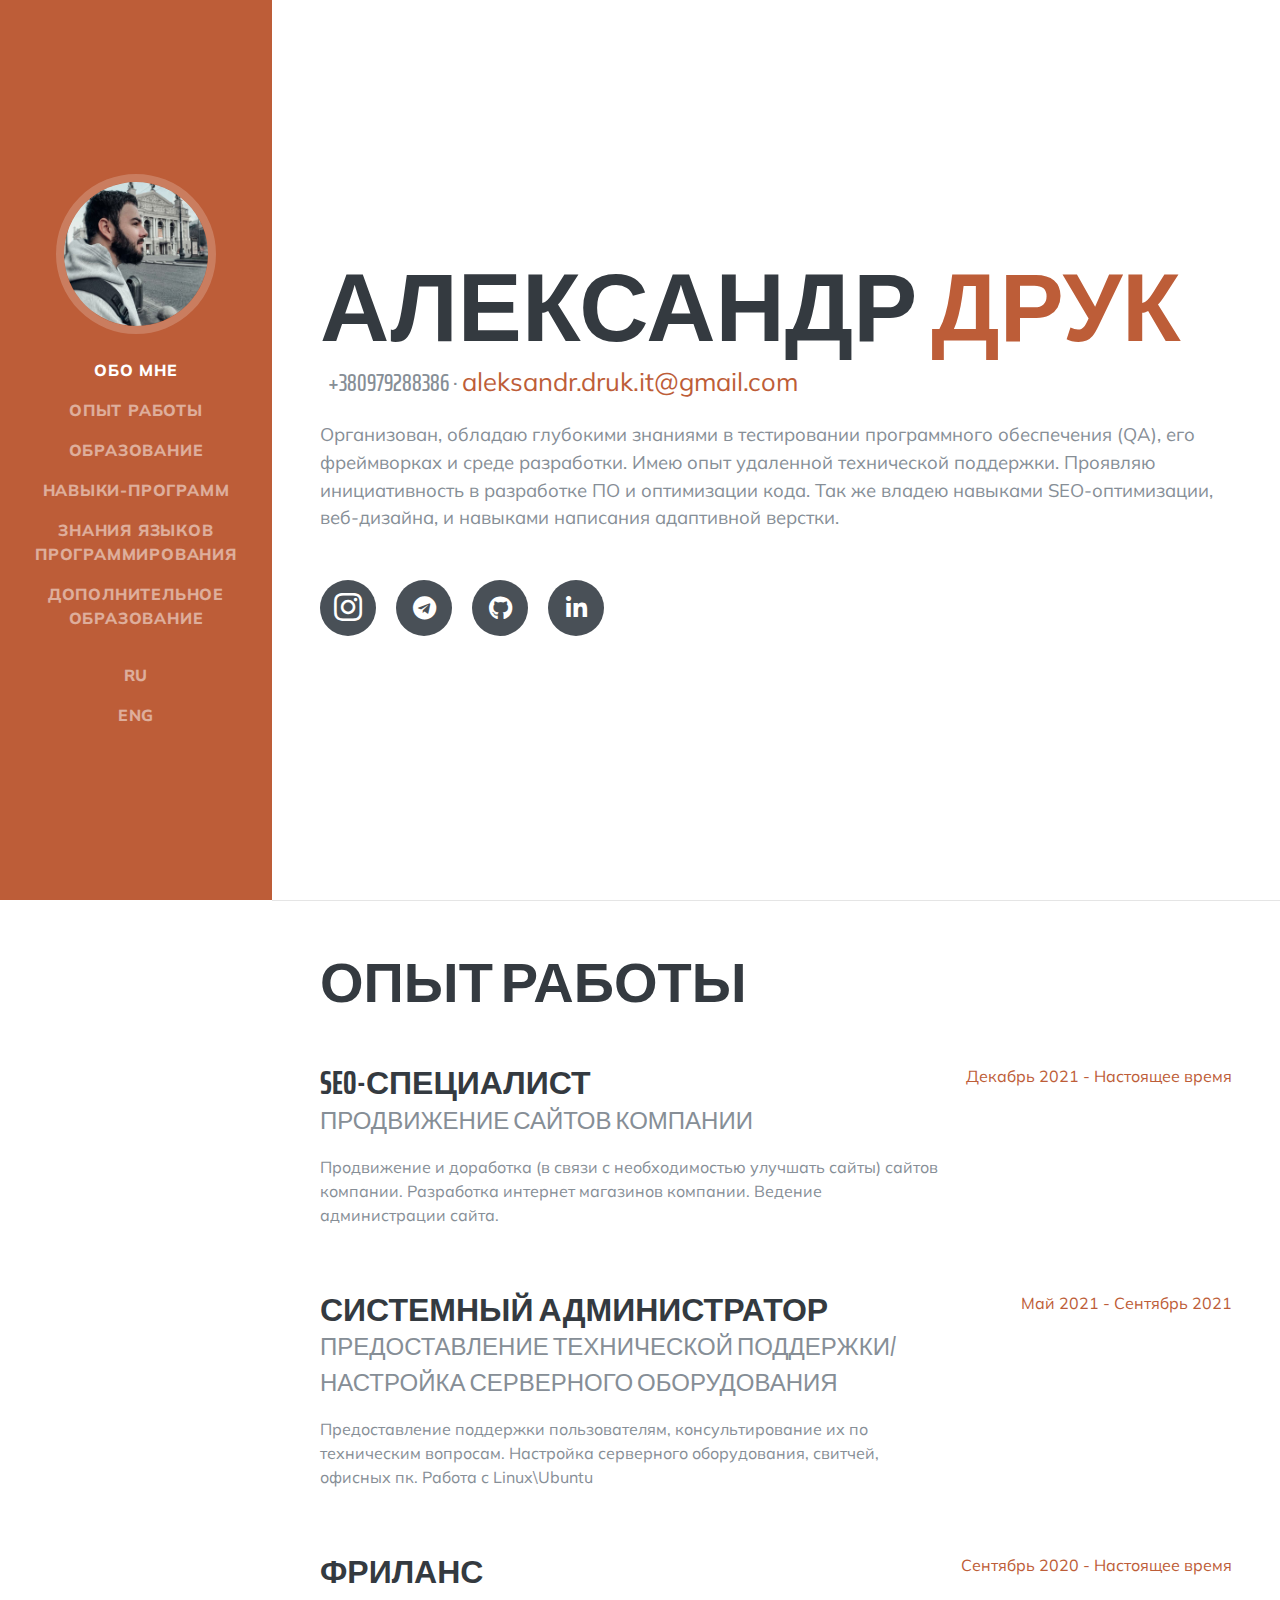
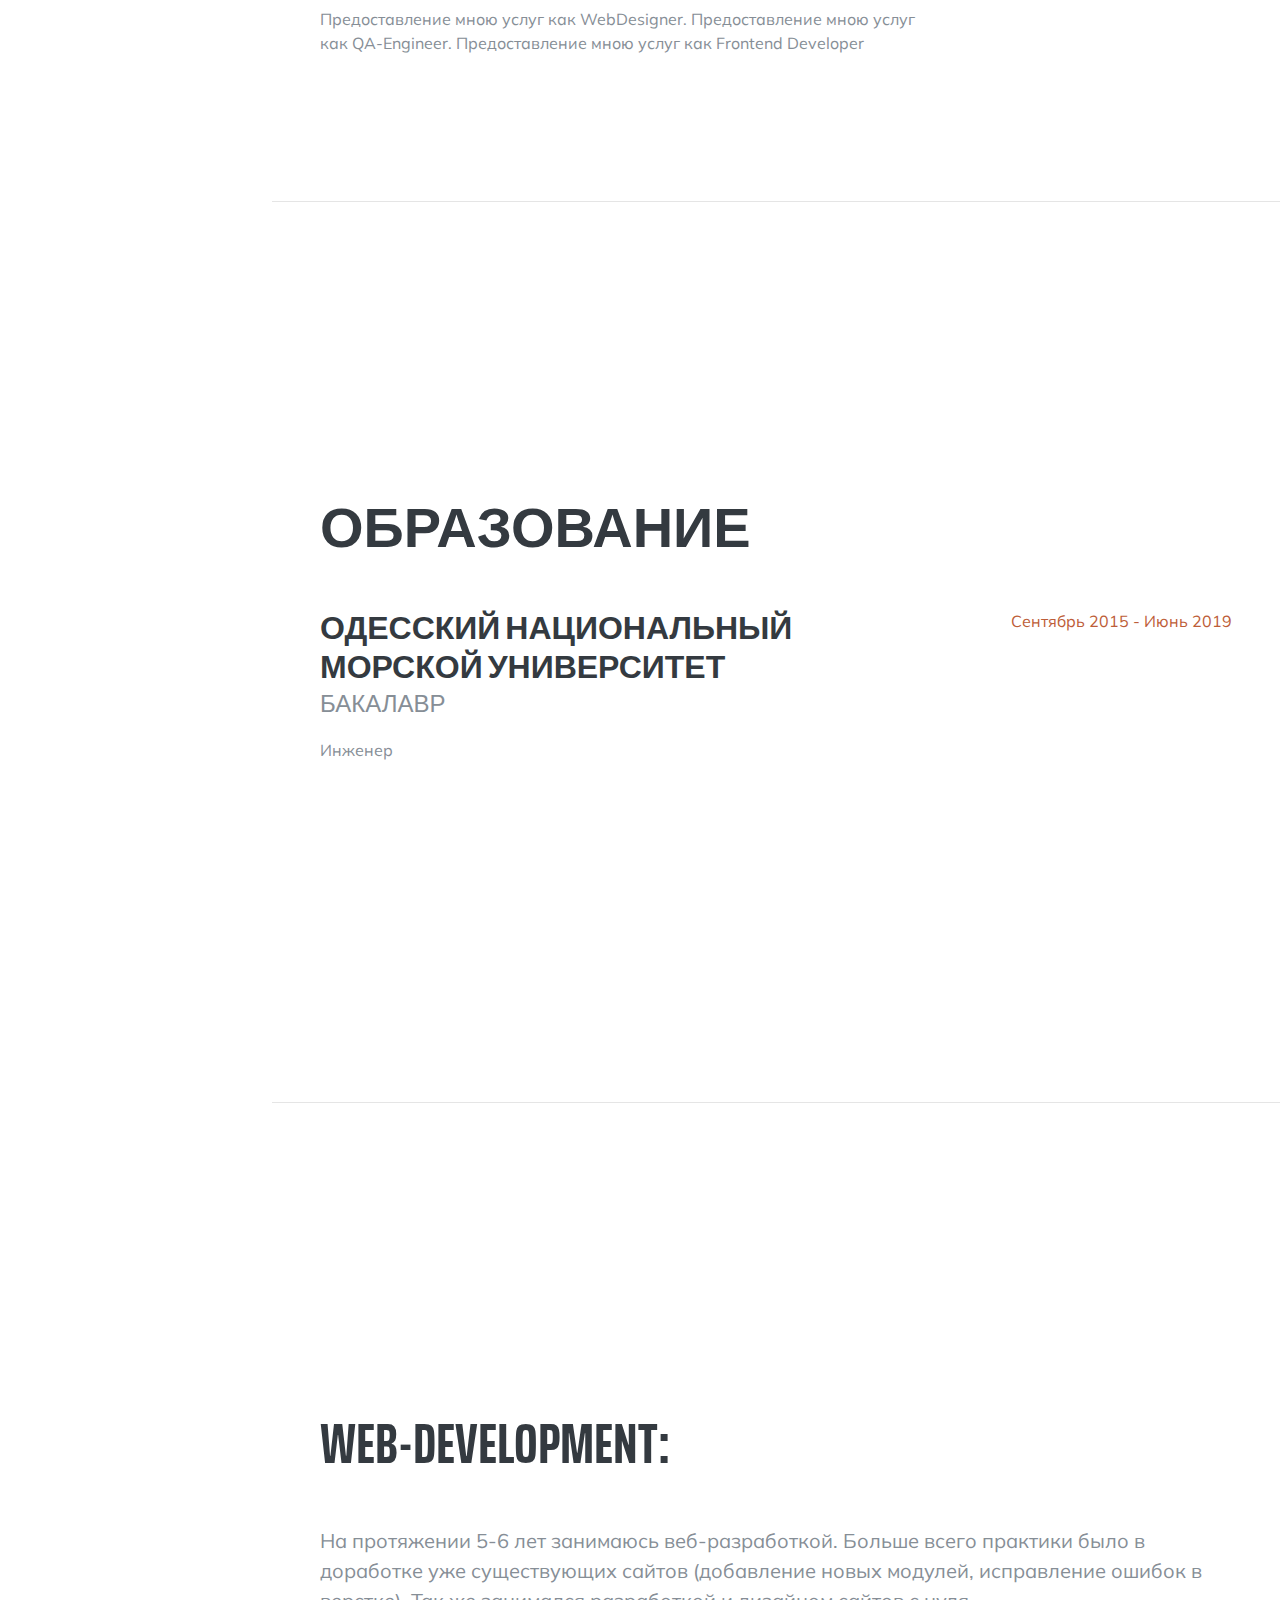
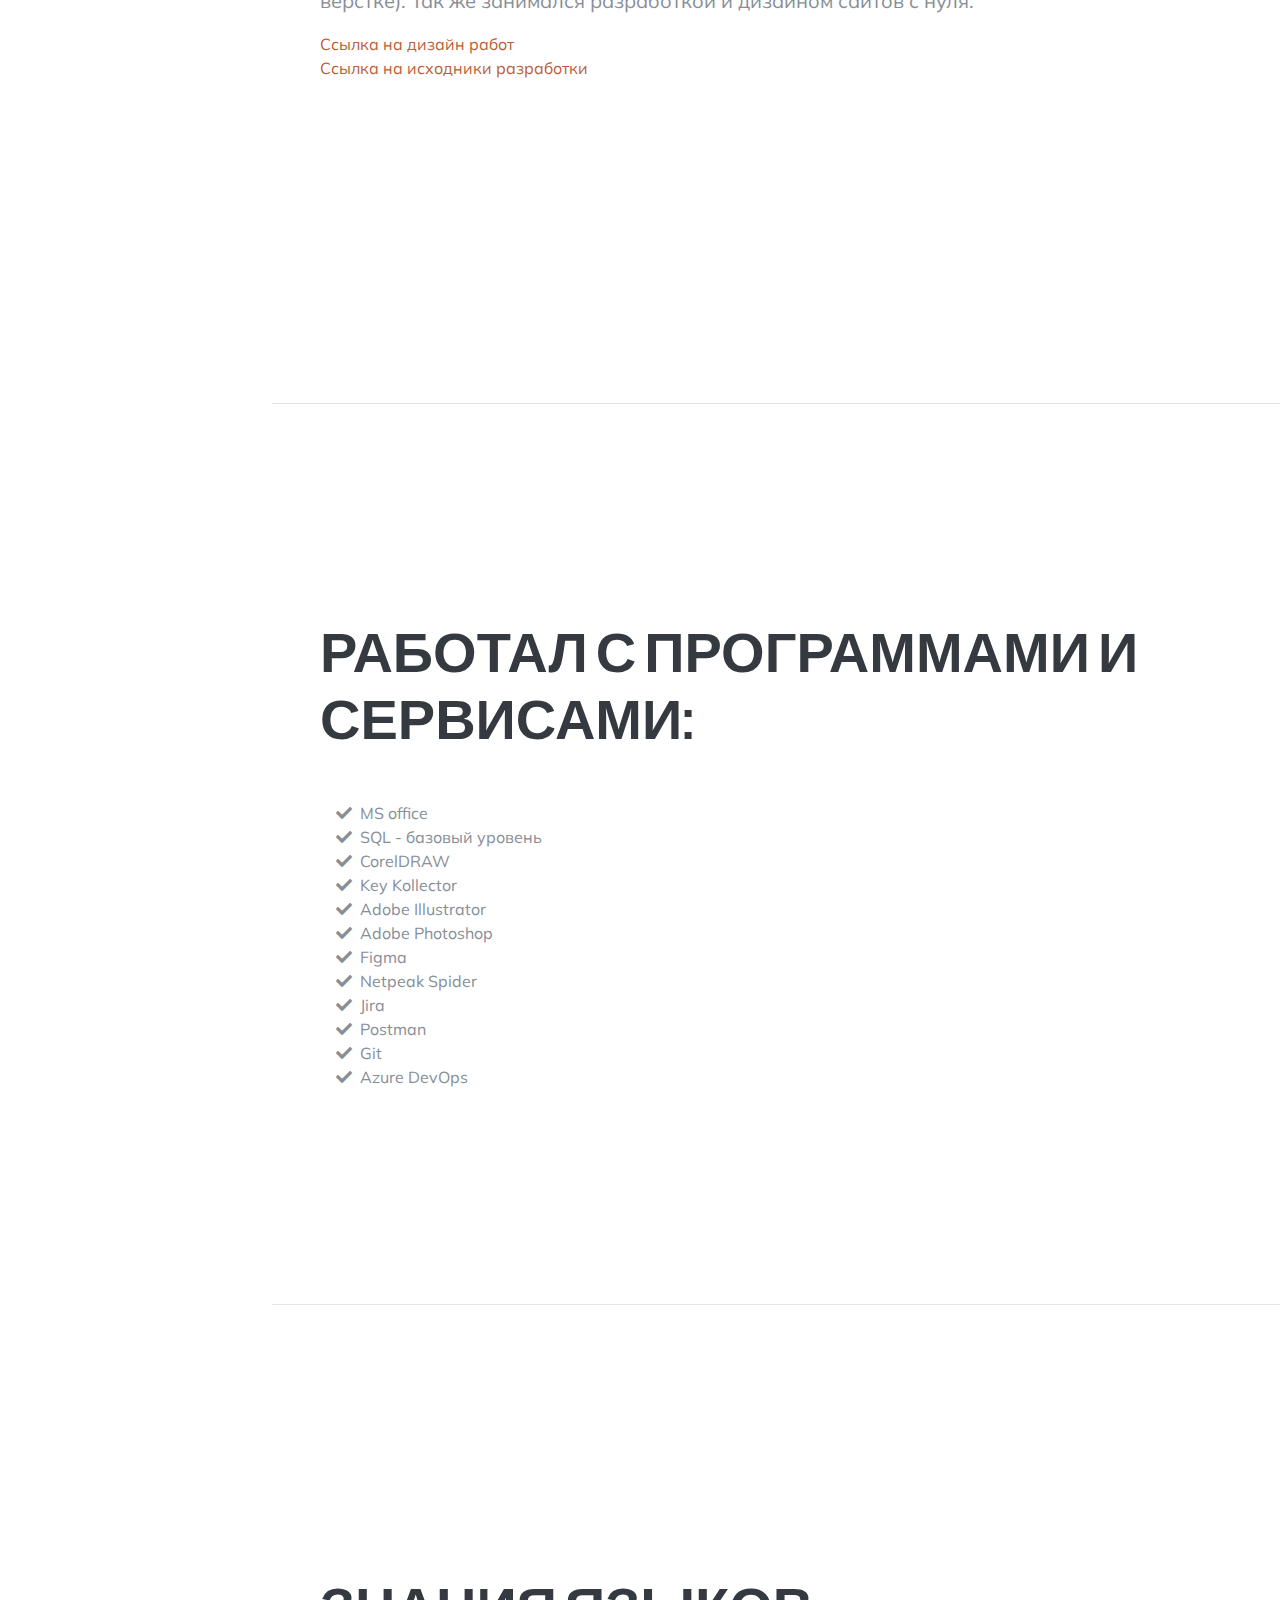
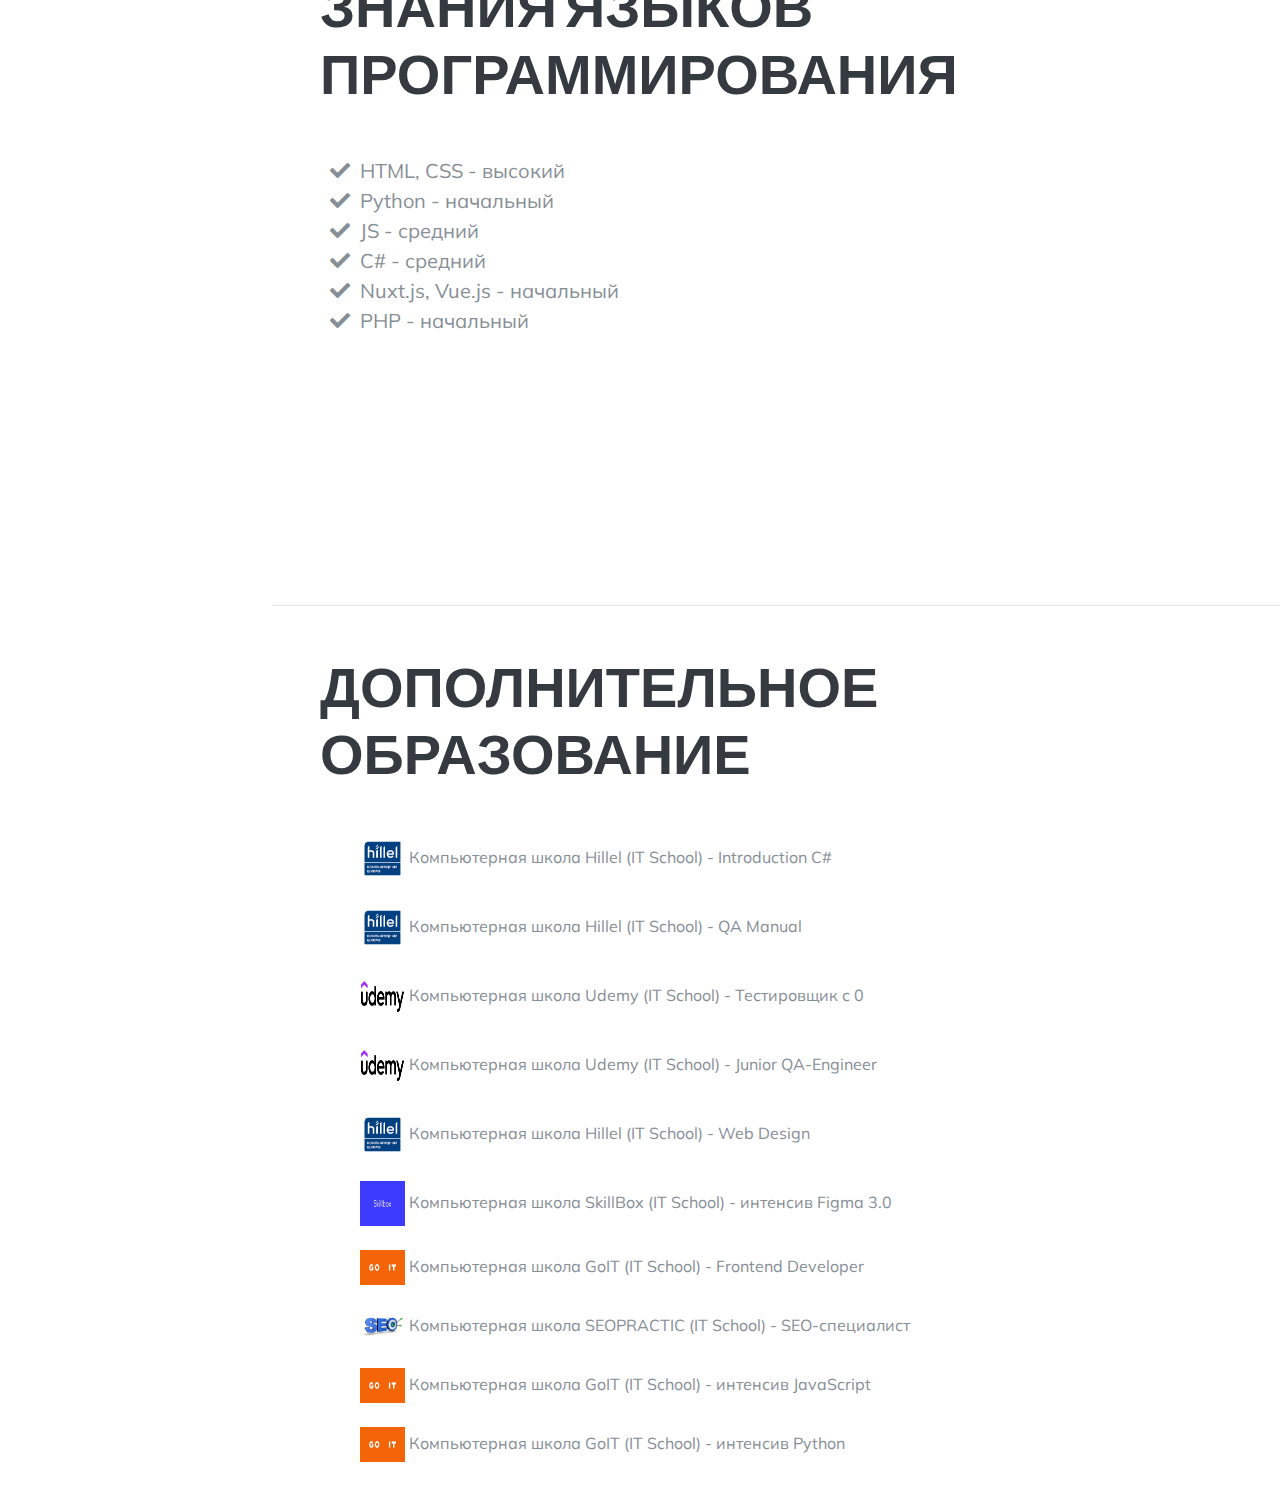
==== index.html @ 3aebe216 "1" ====
<!DOCTYPE html>
<html lang="ru">

<head>

  <meta charset="utf-8">
  <meta name="viewport" content="width=device-width, initial-scale=1, shrink-to-fit=no">
  <meta name="description" content="">
  <meta name="author" content="">

  <title>Resume</title>

  <!-- Bootstrap core CSS -->
  <link href="vendor/bootstrap/css/bootstrap.min.css" rel="stylesheet">

  <!-- Custom fonts for this template -->
  <link href="https://fonts.googleapis.com/css?family=Saira+Extra+Condensed:500,700" rel="stylesheet">
  <link href="https://fonts.googleapis.com/css?family=Muli:400,400i,800,800i" rel="stylesheet">
  <link href="vendor/fontawesome-free/css/all.min.css" rel="stylesheet">

  <!-- Custom styles for this template -->
  <link href="css/resume.min.css" rel="stylesheet">

</head>

<body id="page-top">
  <!-- <div class="language" style="display: flex; align-items: center; text-align: center;">
    <a class="ru" href="./index.html" style="padding-left: 48px;">
      RU 
    </a>
    <a class="eng" href="./public.html" style="margin-left: 5px;">
       ENG
    </a>
  </div> -->

  <nav class="navbar navbar-expand-lg navbar-dark bg-primary fixed-top" id="sideNav">
    <a class="navbar-brand js-scroll-trigger" href="#page-top">
      <span class="d-block d-lg-none">Александр Друк</span>
      <span class="d-none d-lg-block">
        <img class="img-fluid img-profile rounded-circle mx-auto mb-2" src="img/logo.jpg" alt="logo">
      </span>
    </a>
    <button class="navbar-toggler" type="button" data-toggle="collapse" data-target="#navbarSupportedContent" aria-controls="navbarSupportedContent" aria-expanded="false" aria-label="Toggle navigation">
      <span class="navbar-toggler-icon"></span>
    </button>
    <div class="collapse navbar-collapse" id="navbarSupportedContent">
      <ul class="navbar-nav">
        <li class="nav-item">
          <a class="nav-link js-scroll-trigger" href="#about">Обо мне</a>
        </li>
        <li class="nav-item">
          <a class="nav-link js-scroll-trigger" href="#experience">Опыт работы</a>
        </li>
        <li class="nav-item">
          <a class="nav-link js-scroll-trigger" href="#education">Образование</a>
        </li>
        <li class="nav-item">
          <a class="nav-link js-scroll-trigger" href="#skills">Навыки-программ</a>
        </li>
        <li class="nav-item">
          <a class="nav-link js-scroll-trigger" href="#interests">Знания языков программирования</a>
        </li>
        <li class="nav-item">
          <a class="nav-link js-scroll-trigger" href="#awards">Дополнительное образование</a>
        </li>
         <li class="nav-item nav-item-padding">
          <a class="nav-link js-scroll-trigger" href="./index.html" style="padding-top: 25px;">RU</a>
          <a class="nav-link js-scroll-trigger" href="./public.html" >ENG</a>
        </li>
        <!-- <li class="nav-item">
          <a class="nav-link js-scroll-trigger" href="">ENG</a>
        </li> -->
      </ul>
    </div>
  </nav>

  <div class="container-fluid p-0">

    <section class="resume-section p-3 p-lg-5 d-flex align-items-center" id="about">
      <div class="w-100">
        <h1 class="mb-0" style="padding-bottom: 10px;">Александр
          <span class="text-primary">Друк</span>
        </h1>
        <a class="subheading mb-5" href="tel:+380979288386" style="cursor:pointer; color: inherit; text-decoration: none; "> &nbsp; +380979288386 ·
          <a href="aleksandr.druk.it@gmail.com" style=" font-size: 1.6rem; ">aleksandr.druk.it@gmail.com</a>
        </a>
        <p class="lead mb-5" style="padding-top:20px;">Организован, обладаю глубокими знаниями в тестировании программного обеспечения (QA), его фреймворках и среде разработки. Имею опыт удаленной технической поддержки. Проявляю инициативность в разработке ПО и оптимизации кода. Так же владею навыками SEO-оптимизации, веб-дизайна, и навыками написания адаптивной верстки.  </p>
        
        
        <div class="social-icons">
          <a href="https://www.instagram.com/aleksandr.mironovv/" target="_blank">
           <i class="fab fa-instagram fa-lg"></i>
          </a>
          <a href="https://t.me/ADwebdesign" target="_blank">
            <i class="fab fa-telegram"></i>
          </a>
          <a href="https://github.com/Alexhillel1" target="_blank">
            <i class="fab fa-github"></i>
          </a>
          <a href="https://www.linkedin.com/in/%D0%B0%D0%BB%D0%B5%D0%BA%D1%81%D0%B0%D0%BD%D0%B4%D1%80-%D0%B4%D1%80%D1%83%D0%BA-399b49176/" target="_blank">
            <i class="fab fa-linkedin-in"></i>
          </a>
        </div>
      </div>
    </section>

    <hr class="m-0">

    <section class="resume-section p-3 p-lg-5 d-flex justify-content-center" id="experience">
      <div class="w-100">
        <h2 class="mb-5">Опыт работы</h2>

        <div class="resume-item d-flex flex-column flex-md-row justify-content-between mb-5">
          <div class="resume-content">
            <h3 class="mb-0">SEO-специалист</h3>
            <div class="subheading mb-3">Продвижение сайтов компании</div>
            <p>Продвижение и доработка  (в связи с необходимостью улучшать сайты) сайтов компании. Разработка интернет магазинов компании. Ведение администрации сайта.</p>
          </div>
          <div class="resume-date text-md-right">
            <span class="text-primary">Декабрь 2021 - Настоящее время</span>
          </div>
        </div>

        <div class="resume-item d-flex flex-column flex-md-row justify-content-between mb-5">
          <div class="resume-content">
            <h3 class="mb-0">Системный администратор</h3>
            <div class="subheading mb-3">Предоставление технической поддержки/настройка серверного оборудования</div>
            <p> Предоставление поддержки пользователям, консультирование их по техническим вопросам. Настройка серверного оборудования, свитчей, офисных пк. Работа с Linux\Ubuntu 
              
            </p>
          </div>
          <div class="resume-date text-md-right">
            <span class="text-primary">Май 2021 - Сентябрь 2021</span>
          </div>
        </div>

        <div class="resume-item d-flex flex-column flex-md-row justify-content-between mb-5">
          <div class="resume-content">
            <h3 class="mb-0">Фриланс</h3>
            <div class="subheading mb-3"></div>
            <p>Предоставление мною услуг как WebDesigner. Предоставление мною услуг как QA-Engineer. Предоставление мною услуг как Frontend Developer</p>
          </div>
          <div class="resume-date text-md-right">
            <span class="text-primary">Сентябрь 2020 - Настоящее время</span>
          </div>
        </div>

        <!-- <div class="resume-item d-flex flex-column flex-md-row justify-content-between">
          <div class="resume-content">
            <h3 class="mb-0">Стажер бизнес-аналитик</h3>
            <div class="subheading mb-3">EPAM Systems Inc</div>
            <p> Переговоры с заказчиками касательно требований к ПО, анализ требований и прототипирование интерфейса с последующим согласованием, написание ТЗ для команды.</p>
          </div>
          <div class="resume-date text-md-right">
            <span class="text-primary">Июнь 2015 - Июль 2015</span>
          </div>
        </div> -->

      </div>

    </section>

    <hr class="m-0">

    <section class="resume-section p-3 p-lg-5 d-flex align-items-center" id="education">
      <div class="w-100">
        <h2 class="mb-5">Образование</h2>

        <div class="resume-item d-flex flex-column flex-md-row justify-content-between mb-5">
          <div class="resume-content">
            <h3 class="mb-0">Одесский национальный морской университет</h3>
            <div class="subheading mb-3">Бакалавр</div>
            <div>Инженер</div>
          </div>
          <div class="resume-date text-md-right">
            <span class="text-primary">Сентябрь 2015 - Июнь 2019</span>
          </div>
        </div>

        <!-- <div class="resume-item d-flex flex-column flex-md-row justify-content-between">
          <div class="resume-content">
            <h3 class="mb-0">ПИУ имени П.А.Столыпина - филиал РАНХиГС</h3>
            <div class="subheading mb-3">Магистр</div>
            <div>Экономико-психологическое конструирование бизнес-процессов и организаций</div>
            <p>Средний балл: 5,0</p>
          </div>
          <div class="resume-date text-md-right">
            <span class="text-primary">Сентябрь 2017 - Июнь 2019</span>
          </div>
        </div> -->

      </div>
    </section>

    <hr class="m-0">

    <section class="resume-section p-3 p-lg-5 d-flex align-items-center" id="skills">
      <div class="w-100">
        <h2 class="mb-5">Web-development:</h2>
<p style="font-size: 20px;">На протяжении 5-6 лет занимаюсь веб-разработкой. Больше всего практики было в доработке уже существующих сайтов (добавление новых модулей, исправление ошибок в верстке). Так же занимался разработкой и дизайном сайтов с нуля.</p>
<a href="https://www.behance.net/sashamiron1eb9" target="_blank">Ссылка на дизайн работ</a> <br>
<a href="https://github.com/Alexhillel1" target="_blank">Ссылка на исходники разработки</a>
        <div class="subheading mb-3"></div>
      </div>
    </section>

       <hr class="m-0">

    <section class="resume-section p-3 p-lg-5 d-flex align-items-center" id="skills">
      <div class="w-100">
        <h2 class="mb-5">Работал с программами и сервисами:</h2>


        <div class="subheading mb-3"></div>
        <ul class="fa-ul mb-0">
          <li>
            <i class="fa-li fa fa-check"></i>
            MS office
          </li>
          <li>
            <i class="fa-li fa fa-check"></i>
            SQL - базовый уровень
          </li>
        <li>
            <i class="fa-li fa fa-check"></i> CorelDRAW </li>
            <li>
            <i class="fa-li fa fa-check"></i> Key Kollector</li></li>
        <li>
            <i class="fa-li fa fa-check"></i> Adobe Illustrator
</li></li>
<li>
            <i class="fa-li fa fa-check"></i>
Adobe Photoshop</li></li>
<li>
            <i class="fa-li fa fa-check"></i> Figma
</li></li>
<li>
            <i class="fa-li fa fa-check"></i> Netpeak Spider
</li></li>
        <li>
            <i class="fa-li fa fa-check"></i> Jira </li>
                    <li>
            <i class="fa-li fa fa-check"></i> Postman </li>
                    <li>
            <i class="fa-li fa fa-check"></i> Git </li>
                    <li>
            <i class="fa-li fa fa-check"></i> Azure DevOps </li>
        </ul>
      </div>
    </section>

    <hr class="m-0">

    <section class="resume-section p-3 p-lg-5 d-flex align-items-center" id="interests">
      <div class="w-100">
        <h2 class="mb-5">Знания языков программирования</h2>
       
 <ul class="fa-ul mb-0" style="font-size: 16px;">
          <li style="font-size: 20px;">
            <i class="fa-li fa fa-check"></i>
            HTML, CSS - высокий
          </li>
                    <li style="font-size: 20px;">
            <i class="fa-li fa fa-check"></i>
            Python - начальный
          </li>
        <li style="font-size: 20px;">
            <i class="fa-li fa fa-check"></i> JS - средний </li>
                    <li style="font-size: 20px;">
            <i class="fa-li fa fa-check"></i> C# - средний
</li>
            <li style="font-size: 20px;">
            <i class="fa-li fa fa-check"></i> Nuxt.js, Vue.js - начальный</li></li>
        <li style="font-size: 20px;">
            <i class="fa-li fa fa-check"></i> PHP - начальный
</li></li>
        </ul>
        
      </div>
    </section>

    <hr class="m-0">

    <section class="resume-section p-3 p-lg-5 d-flex align-items-center" id="awards">
      <div class="w-100">
        <h2 class="mb-5">Дополнительное образование</h2>
        <ul class="fa-ul mb-0">
          <li>
            <!-- <i class="fa-li fa fa-trophy text-warning"></i> -->
            <img src="./img/logo-camp-Hillel.png" alt="Hillel" width="45px" height="45px">
            Компьютерная школа Hillel (IT School) - Introduction C#</li>
          <li>
            <br>
            <!-- <i class="fa-li fa fa-trophy text-warning"></i> -->
            <img src="./img/logo-camp-Hillel.png" alt="Hillel" width="45px" height="45px">
            Компьютерная школа Hillel (IT School) - QA Manual </li>
                      <li>
            <br>
            <!-- <i class="fa-li fa fa-trophy text-warning"></i> -->
            <img src="./img/UDEMY_3_crAWuxI.png" alt="Udemy" width="45px" height="45px">
            Компьютерная школа Udemy (IT School) - Тестировщик с 0 </li>
                                  <li>
            <br>
            <!-- <i class="fa-li fa fa-trophy text-warning"></i> -->
            <img src="./img/UDEMY_3_crAWuxI.png" alt="Udemy" width="45px" height="45px">
            Компьютерная школа Udemy (IT School) - Junior QA-Engineer </li>
          <li>
            <br>
            <!-- <i class="fa-li fa fa-trophy text-warning"></i> -->
            <img src="./img/logo-camp-Hillel.png" alt="Hillel" width="45px" height="45px">
            Компьютерная школа Hillel (IT School) - Web Design</li>
          <li>
                      <li>
            <br>
            <!-- <i class="fa-li fa fa-trophy text-warning"></i> -->
            <img src="./img/skillbox.jpg" alt="Hillel" width="45px" height="45px">
            Компьютерная школа SkillBox (IT School) - интенсив Figma 3.0</li>
          <li>
            <br>
            <!-- <i class="fa-li fa fa-trophy text-warning"></i> -->
            <img src="./img/images.png" alt="GoIT" width="45px" height="35 px">
            Компьютерная школа GoIT (IT School) - Frontend Developer</li>
          <li>
            <br>
            <!-- <i class="fa-li fa fa-trophy text-warning"></i> -->
            <img src="./img/shutterstock_102739382.jpg" alt="SEOPRACTIC" width="45px" height="35 px">
            Компьютерная школа SEOPRACTIC (IT School) - SEO-специалист </li>
          <li>
            <br>
            <!-- <i class="fa-li fa fa-trophy text-warning"></i> -->
            <img src="./img/images.png" alt="GoIT" width="45px" height="35 px">
          Компьютерная школа GoIT (IT School) - интенсив JavaScript
          </li>
                    <li>
            <br>
            <!-- <i class="fa-li fa fa-trophy text-warning"></i> -->
            <img src="./img/images.png" alt="GoIT" width="45px" height="35 px">
          Компьютерная школа GoIT (IT School) - интенсив Python
          </li>
          
        </ul>
      </div>
    </section>

  </div>

  <!-- Bootstrap core JavaScript -->
  <script src="vendor/jquery/jquery.min.js"></script>
  <script src="vendor/bootstrap/js/bootstrap.bundle.min.js"></script>

  <!-- Plugin JavaScript -->
  <script src="vendor/jquery-easing/jquery.easing.min.js"></script>

  <!-- Custom scripts for this template -->
  <script src="js/resume.min.js"></script>

</body>

</html>
---- css/resume.min.css ----
/*!
 * Start Bootstrap - Resume v5.0.8 (https://startbootstrap.com/template-overviews/resume)
 * Copyright 2013-2019 Start Bootstrap
 * Licensed under MIT (https://github.com/BlackrockDigital/startbootstrap-resume/blob/master/LICENSE)
 */body{font-family:Muli,-apple-system,BlinkMacSystemFont,'Segoe UI',Roboto,'Helvetica Neue',Arial,sans-serif,'Apple Color Emoji','Segoe UI Emoji','Segoe UI Symbol','Noto Color Emoji';padding-top:54px;color:#868e96}@media (min-width:992px){body{padding-top:0;padding-left:17rem}}h1,h2,h3,h4,h5,h6{font-family:'Saira Extra Condensed',-apple-system,BlinkMacSystemFont,'Segoe UI',Roboto,'Helvetica Neue',Arial,sans-serif,'Apple Color Emoji','Segoe UI Emoji','Segoe UI Symbol','Noto Color Emoji';font-weight:700;text-transform:uppercase;color:#343a40}h1{font-size:6rem;line-height:5.5rem}h2{font-size:3.5rem}h3{font-size:2rem}p.lead{font-size:1.15rem;font-weight:400}.subheading{text-transform:uppercase;font-weight:500;font-family:'Saira Extra Condensed',-apple-system,BlinkMacSystemFont,'Segoe UI',Roboto,'Helvetica Neue',Arial,sans-serif,'Apple Color Emoji','Segoe UI Emoji','Segoe UI Symbol','Noto Color Emoji';font-size:1.5rem}.social-icons a{display:inline-block;height:3.5rem;width:3.5rem;background-color:#495057;color:#fff!important;border-radius:100%;text-align:center;font-size:1.5rem;line-height:3.5rem;margin-right:1rem}.social-icons a:last-child{margin-right:0}.social-icons a:hover{background-color:#bd5d38}.dev-icons{font-size:3rem}.dev-icons .list-inline-item i:hover{color:#bd5d38}#sideNav .navbar-nav .nav-item .nav-link{font-weight:800;letter-spacing:.05rem;text-transform:uppercase}#sideNav .navbar-toggler:focus{outline-color:#d48a6e}@media (min-width:992px){#sideNav{text-align:center;position:fixed;top:0;left:0;display:flex;flex-direction:column;width:17rem;height:100vh}#sideNav .navbar-brand{display:flex;margin:auto auto 0;padding:.5rem}#sideNav .navbar-brand .img-profile{max-width:10rem;max-height:10rem;border:.5rem solid rgba(255,255,255,.2)}#sideNav .navbar-collapse{display:flex;align-items:flex-start;flex-grow:0;width:100%;margin-bottom:auto}#sideNav .navbar-collapse .navbar-nav{flex-direction:column;width:100%}#sideNav .navbar-collapse .navbar-nav .nav-item{display:block}#sideNav .navbar-collapse .navbar-nav .nav-item .nav-link{display:block}}section.resume-section{padding-top:5rem!important;padding-bottom:5rem!important;max-width:75rem}section.resume-section .resume-item .resume-date{min-width:none}@media (min-width:768px){section.resume-section{min-height:100vh}section.resume-section .resume-item .resume-date{min-width:18rem}}@media (min-width:992px){section.resume-section{padding-top:3rem!important;padding-bottom:3rem!important}}.bg-primary{background-color:#bd5d38!important}.text-primary{color:#bd5d38!important}a{color:#bd5d38}a:active,a:focus,a:hover{color:#824027}
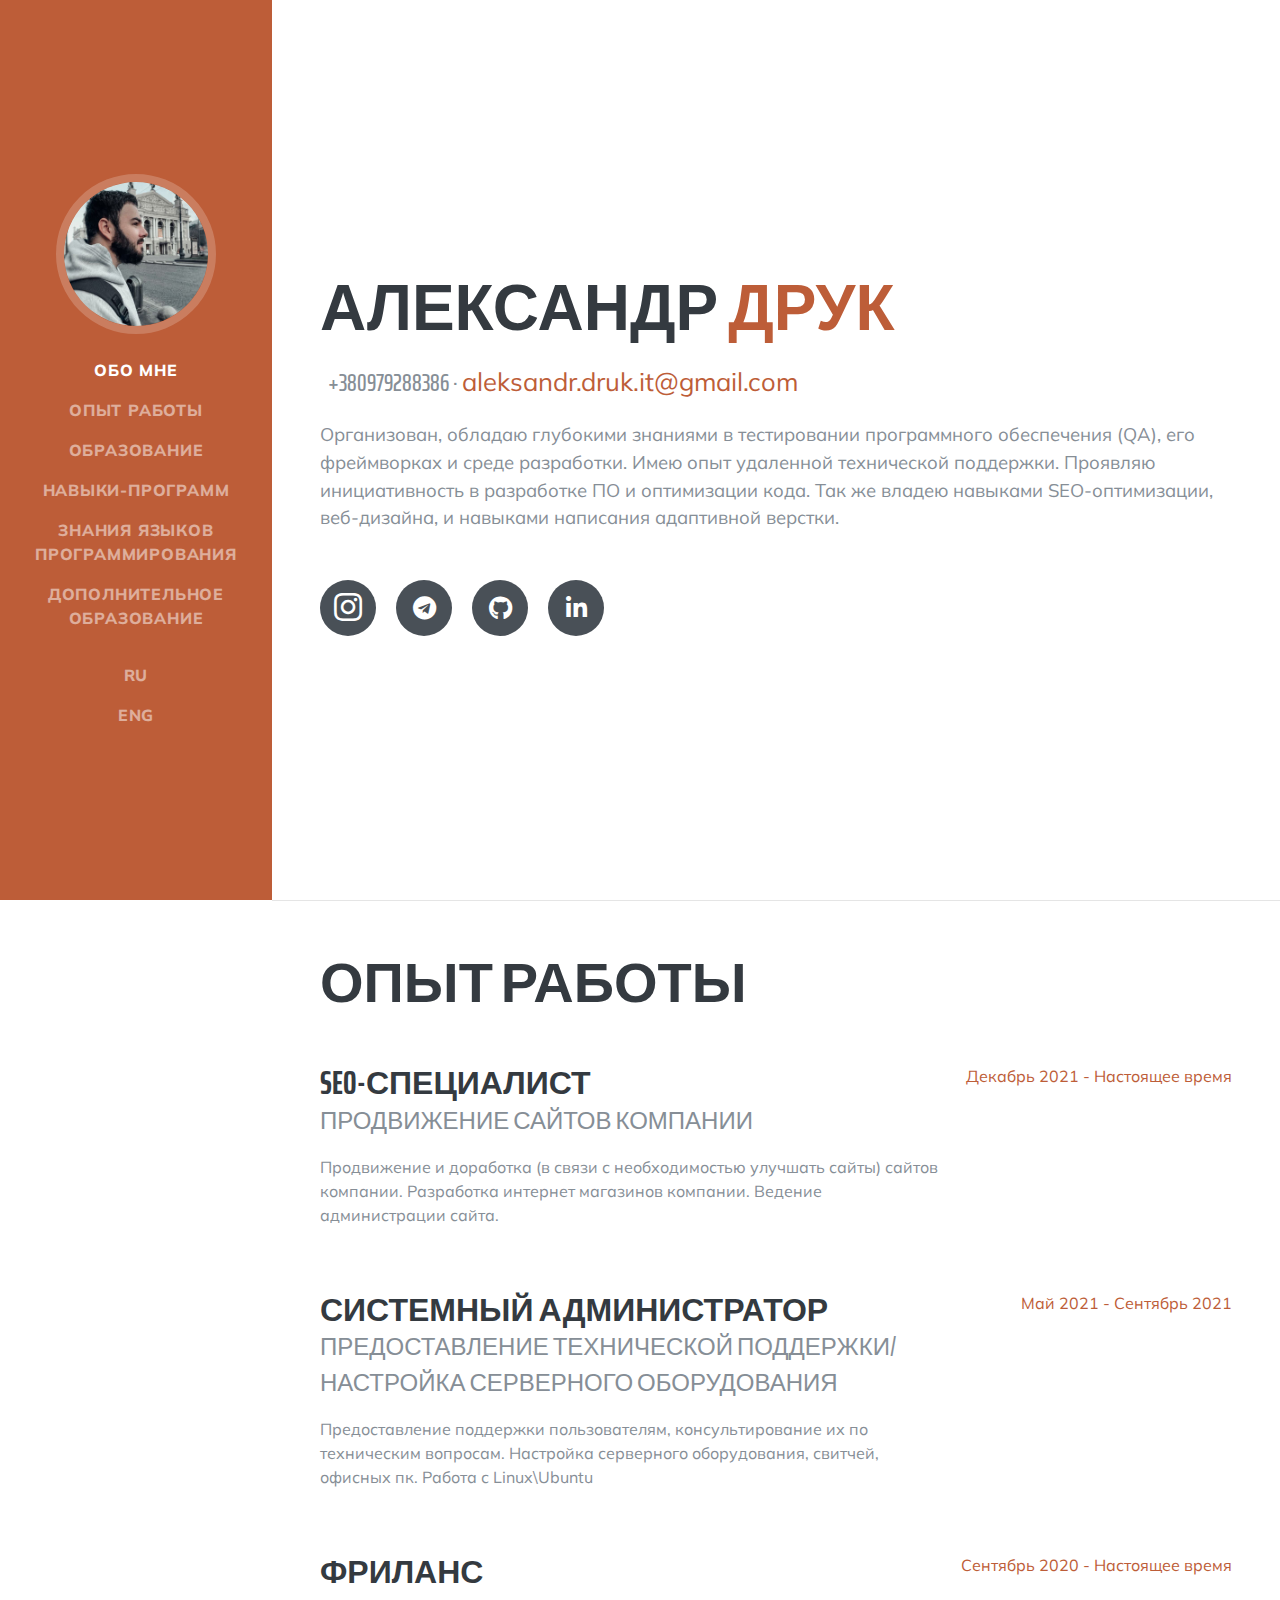
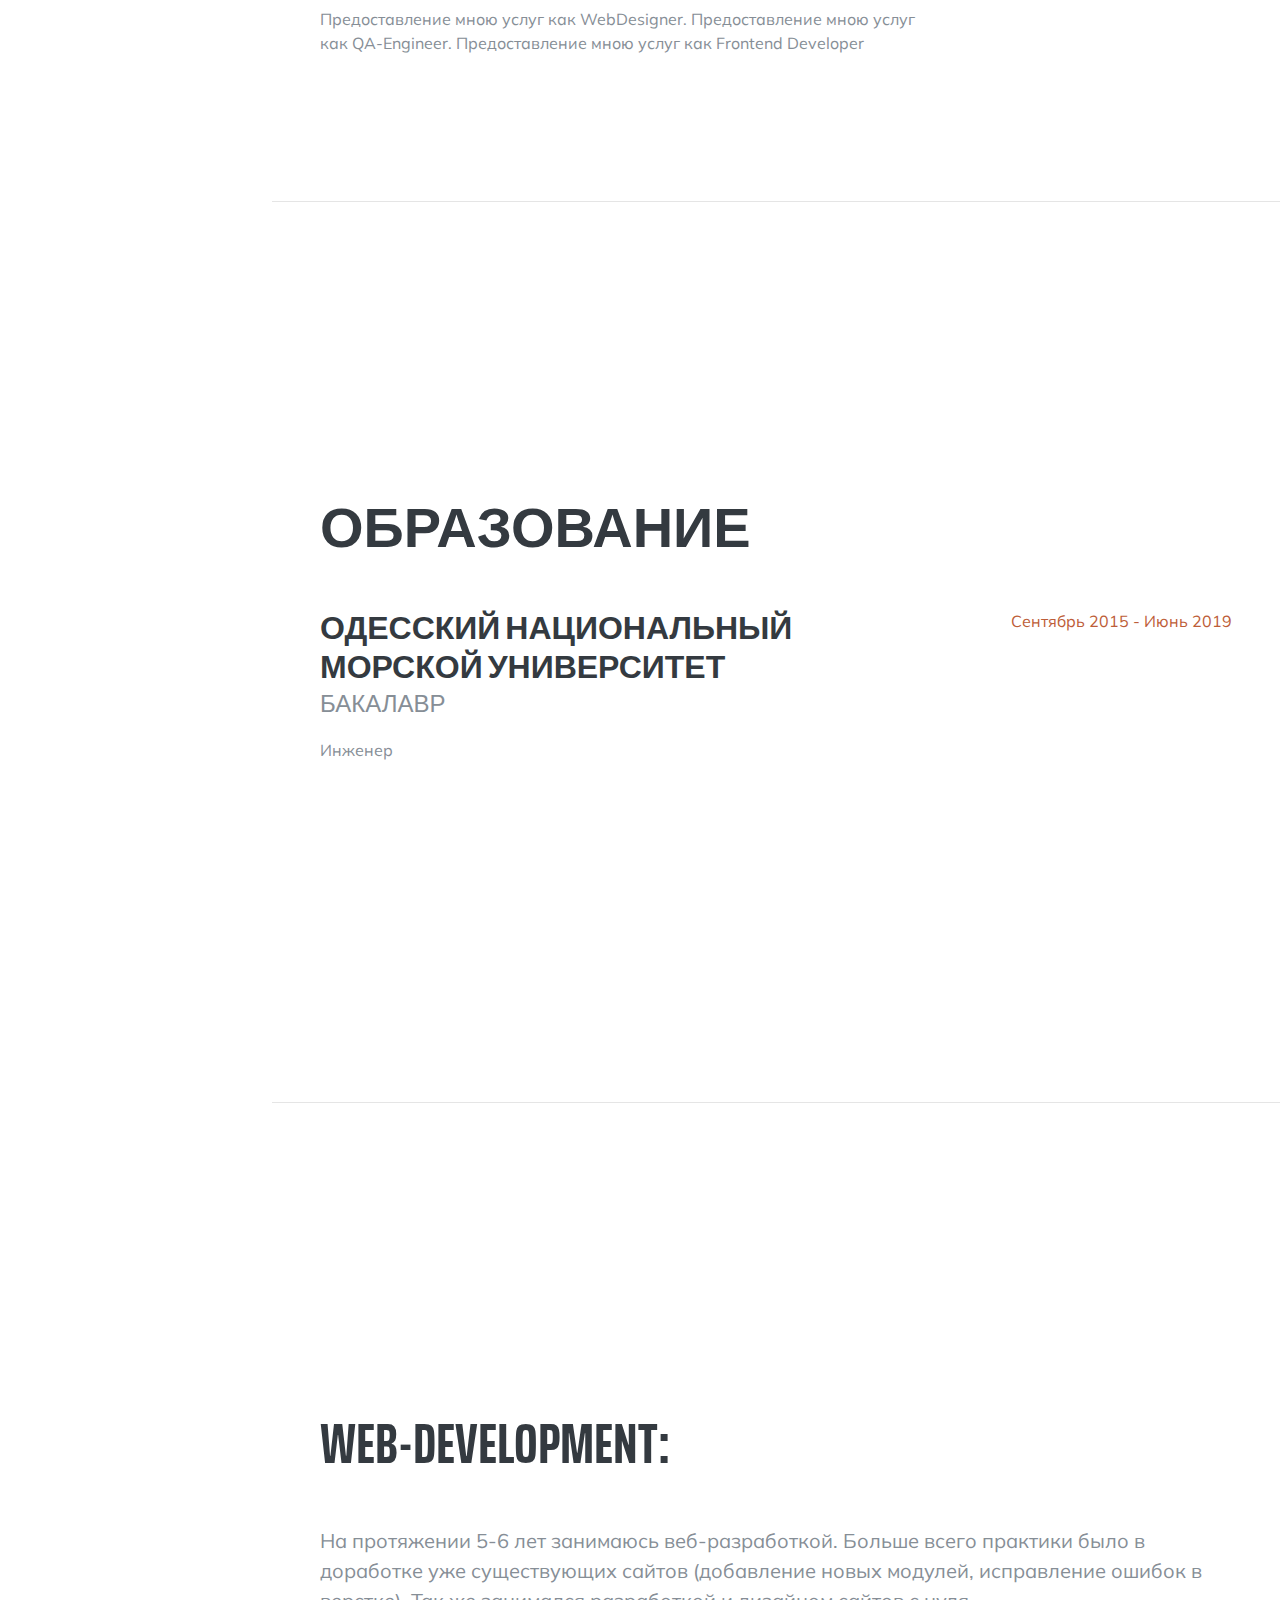
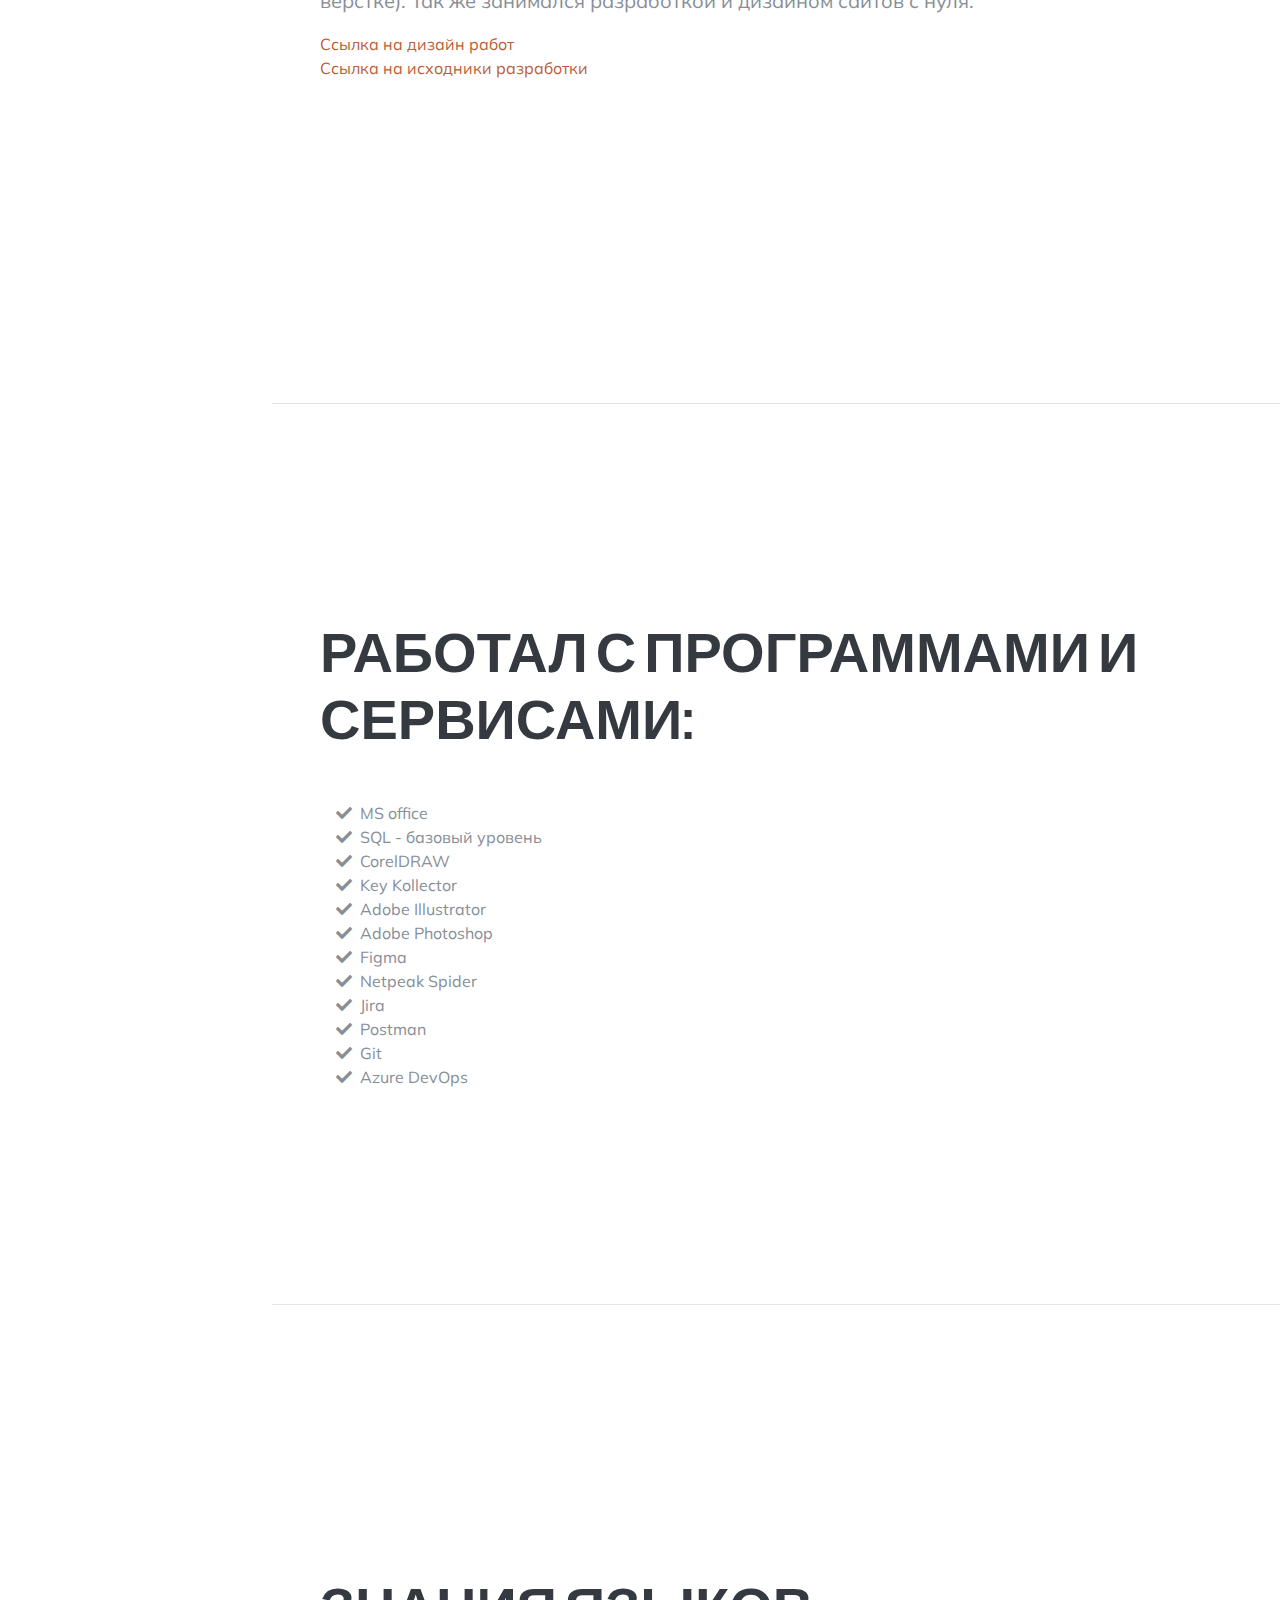
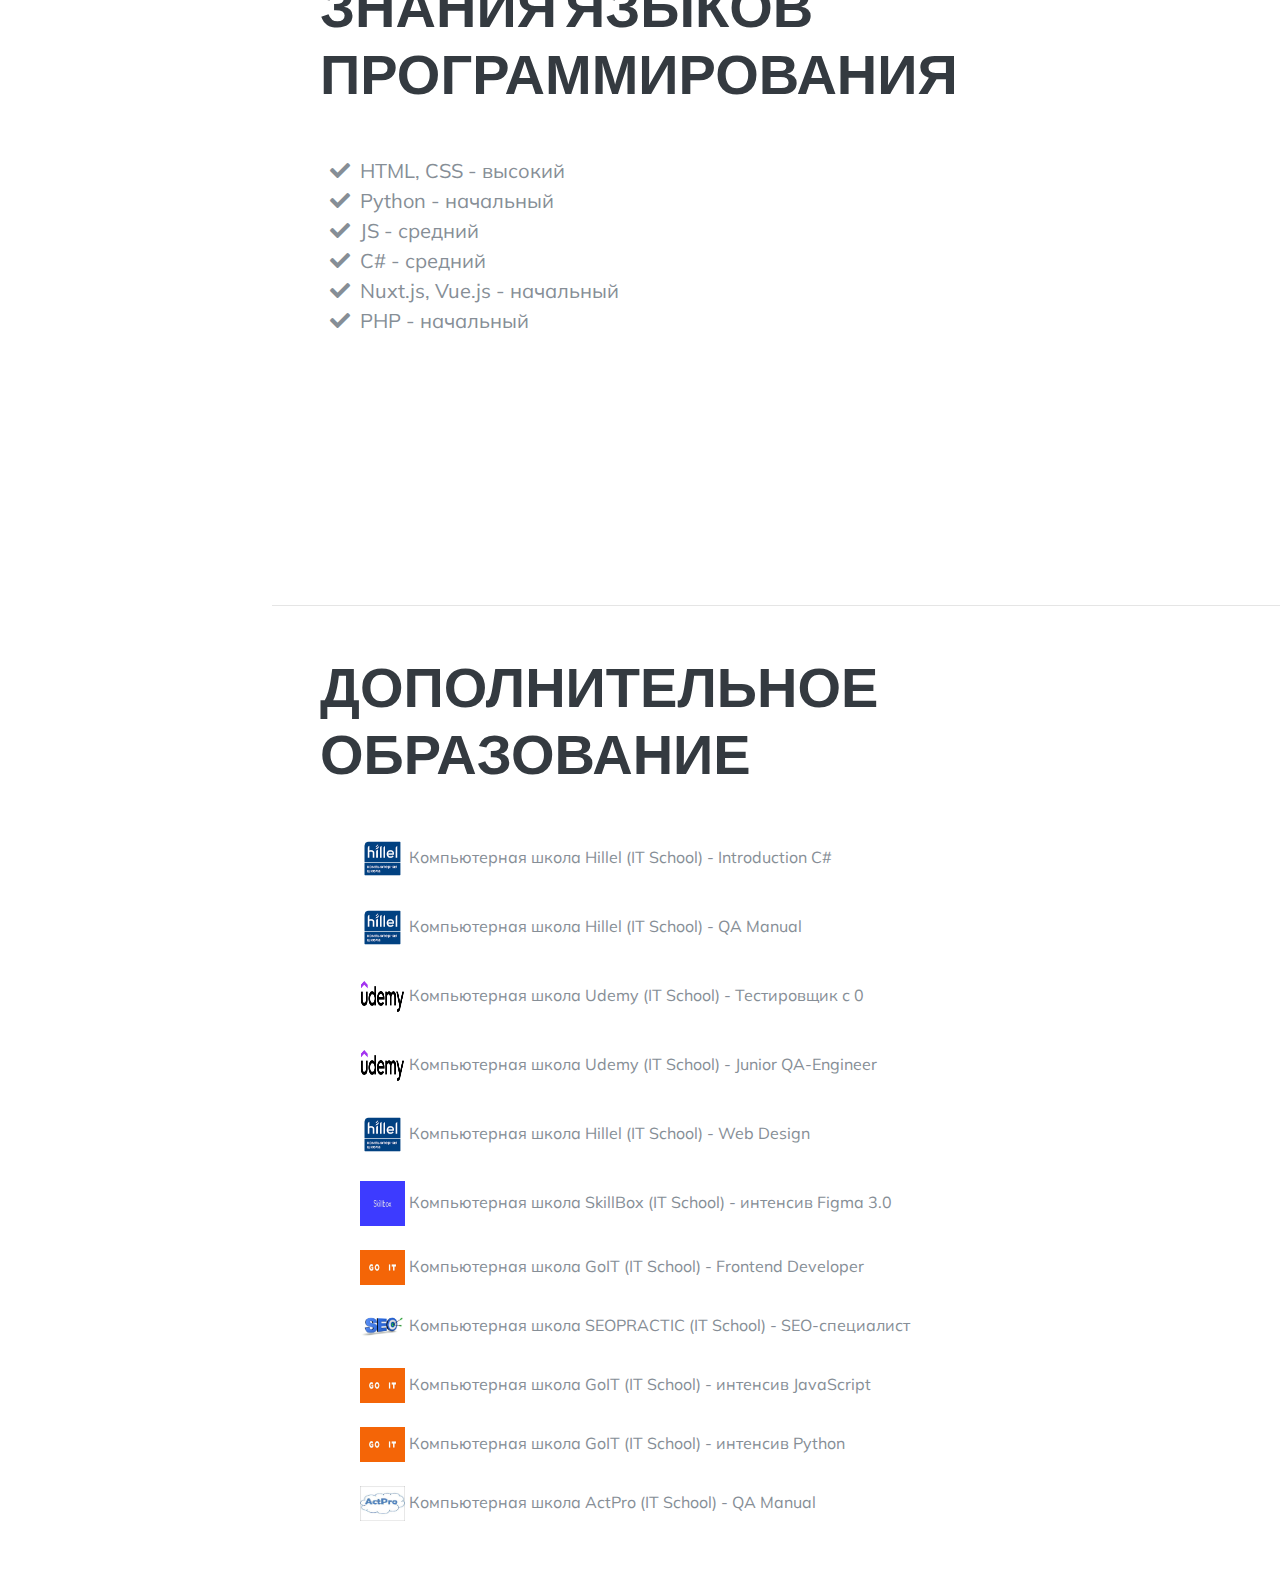
==== commit 9b3a7cb1: "1" ====
--- a/index.html
+++ b/index.html
@@ -337,6 +337,13 @@
             <img src="./img/images.png" alt="GoIT" width="45px" height="35 px">
           Компьютерная школа GoIT (IT School) - интенсив Python
           </li>
+                    </li>
+                    <li>
+            <br>
+            <!-- <i class="fa-li fa fa-trophy text-warning"></i> -->
+            <img src="./img/actpro.jpg" alt="ActPro" width="45px" height="35 px">
+          Компьютерная школа ActPro (IT School) - QA Manual
+          </li>
           
         </ul>
       </div>
--- a/css/resume.min.css
+++ b/css/resume.min.css
@@ -2,4 +2,159 @@
  * Start Bootstrap - Resume v5.0.8 (https://startbootstrap.com/template-overviews/resume)
  * Copyright 2013-2019 Start Bootstrap
  * Licensed under MIT (https://github.com/BlackrockDigital/startbootstrap-resume/blob/master/LICENSE)
- */body{font-family:Muli,-apple-system,BlinkMacSystemFont,'Segoe UI',Roboto,'Helvetica Neue',Arial,sans-serif,'Apple Color Emoji','Segoe UI Emoji','Segoe UI Symbol','Noto Color Emoji';padding-top:54px;color:#868e96}@media (min-width:992px){body{padding-top:0;padding-left:17rem}}h1,h2,h3,h4,h5,h6{font-family:'Saira Extra Condensed',-apple-system,BlinkMacSystemFont,'Segoe UI',Roboto,'Helvetica Neue',Arial,sans-serif,'Apple Color Emoji','Segoe UI Emoji','Segoe UI Symbol','Noto Color Emoji';font-weight:700;text-transform:uppercase;color:#343a40}h1{font-size:6rem;line-height:5.5rem}h2{font-size:3.5rem}h3{font-size:2rem}p.lead{font-size:1.15rem;font-weight:400}.subheading{text-transform:uppercase;font-weight:500;font-family:'Saira Extra Condensed',-apple-system,BlinkMacSystemFont,'Segoe UI',Roboto,'Helvetica Neue',Arial,sans-serif,'Apple Color Emoji','Segoe UI Emoji','Segoe UI Symbol','Noto Color Emoji';font-size:1.5rem}.social-icons a{display:inline-block;height:3.5rem;width:3.5rem;background-color:#495057;color:#fff!important;border-radius:100%;text-align:center;font-size:1.5rem;line-height:3.5rem;margin-right:1rem}.social-icons a:last-child{margin-right:0}.social-icons a:hover{background-color:#bd5d38}.dev-icons{font-size:3rem}.dev-icons .list-inline-item i:hover{color:#bd5d38}#sideNav .navbar-nav .nav-item .nav-link{font-weight:800;letter-spacing:.05rem;text-transform:uppercase}#sideNav .navbar-toggler:focus{outline-color:#d48a6e}@media (min-width:992px){#sideNav{text-align:center;position:fixed;top:0;left:0;display:flex;flex-direction:column;width:17rem;height:100vh}#sideNav .navbar-brand{display:flex;margin:auto auto 0;padding:.5rem}#sideNav .navbar-brand .img-profile{max-width:10rem;max-height:10rem;border:.5rem solid rgba(255,255,255,.2)}#sideNav .navbar-collapse{display:flex;align-items:flex-start;flex-grow:0;width:100%;margin-bottom:auto}#sideNav .navbar-collapse .navbar-nav{flex-direction:column;width:100%}#sideNav .navbar-collapse .navbar-nav .nav-item{display:block}#sideNav .navbar-collapse .navbar-nav .nav-item .nav-link{display:block}}section.resume-section{padding-top:5rem!important;padding-bottom:5rem!important;max-width:75rem}section.resume-section .resume-item .resume-date{min-width:none}@media (min-width:768px){section.resume-section{min-height:100vh}section.resume-section .resume-item .resume-date{min-width:18rem}}@media (min-width:992px){section.resume-section{padding-top:3rem!important;padding-bottom:3rem!important}}.bg-primary{background-color:#bd5d38!important}.text-primary{color:#bd5d38!important}a{color:#bd5d38}a:active,a:focus,a:hover{color:#824027}+ */
+body {
+  font-family: Muli, -apple-system, BlinkMacSystemFont, "Segoe UI", Roboto,
+    "Helvetica Neue", Arial, sans-serif, "Apple Color Emoji", "Segoe UI Emoji",
+    "Segoe UI Symbol", "Noto Color Emoji";
+  padding-top: 54px;
+  color: #868e96;
+}
+@media (min-width: 992px) {
+  body {
+    padding-top: 0;
+    padding-left: 17rem;
+  }
+}
+h1,
+h2,
+h3,
+h4,
+h5,
+h6 {
+  font-family: "Saira Extra Condensed", -apple-system, BlinkMacSystemFont,
+    "Segoe UI", Roboto, "Helvetica Neue", Arial, sans-serif, "Apple Color Emoji",
+    "Segoe UI Emoji", "Segoe UI Symbol", "Noto Color Emoji";
+  font-weight: 700;
+  text-transform: uppercase;
+  color: #343a40;
+}
+h1 {
+  font-size: 4rem;
+  line-height: 5.5rem;
+}
+h2 {
+  font-size: 3.5rem;
+}
+h3 {
+  font-size: 2rem;
+}
+p.lead {
+  font-size: 1.15rem;
+  font-weight: 400;
+}
+.subheading {
+  text-transform: uppercase;
+  font-weight: 500;
+  font-family: "Saira Extra Condensed", -apple-system, BlinkMacSystemFont,
+    "Segoe UI", Roboto, "Helvetica Neue", Arial, sans-serif, "Apple Color Emoji",
+    "Segoe UI Emoji", "Segoe UI Symbol", "Noto Color Emoji";
+  font-size: 1.5rem;
+}
+.social-icons a {
+  display: inline-block;
+  height: 3.5rem;
+  width: 3.5rem;
+  background-color: #495057;
+  color: #fff !important;
+  border-radius: 100%;
+  text-align: center;
+  font-size: 1.5rem;
+  line-height: 3.5rem;
+  margin-right: 1rem;
+}
+.social-icons a:last-child {
+  margin-right: 0;
+}
+.social-icons a:hover {
+  background-color: #bd5d38;
+}
+.dev-icons {
+  font-size: 3rem;
+}
+.dev-icons .list-inline-item i:hover {
+  color: #bd5d38;
+}
+#sideNav .navbar-nav .nav-item .nav-link {
+  font-weight: 800;
+  letter-spacing: 0.05rem;
+  text-transform: uppercase;
+}
+#sideNav .navbar-toggler:focus {
+  outline-color: #d48a6e;
+}
+@media (min-width: 992px) {
+  #sideNav {
+    text-align: center;
+    position: fixed;
+    top: 0;
+    left: 0;
+    display: flex;
+    flex-direction: column;
+    width: 17rem;
+    height: 100vh;
+  }
+  #sideNav .navbar-brand {
+    display: flex;
+    margin: auto auto 0;
+    padding: 0.5rem;
+  }
+  #sideNav .navbar-brand .img-profile {
+    max-width: 10rem;
+    max-height: 10rem;
+    border: 0.5rem solid rgba(255, 255, 255, 0.2);
+  }
+  #sideNav .navbar-collapse {
+    display: flex;
+    align-items: flex-start;
+    flex-grow: 0;
+    width: 100%;
+    margin-bottom: auto;
+  }
+  #sideNav .navbar-collapse .navbar-nav {
+    flex-direction: column;
+    width: 100%;
+  }
+  #sideNav .navbar-collapse .navbar-nav .nav-item {
+    display: block;
+  }
+  #sideNav .navbar-collapse .navbar-nav .nav-item .nav-link {
+    display: block;
+  }
+}
+section.resume-section {
+  padding-top: 5rem !important;
+  padding-bottom: 5rem !important;
+  max-width: 75rem;
+}
+section.resume-section .resume-item .resume-date {
+  min-width: none;
+}
+@media (min-width: 768px) {
+  section.resume-section {
+    min-height: 100vh;
+  }
+  section.resume-section .resume-item .resume-date {
+    min-width: 18rem;
+  }
+}
+@media (min-width: 992px) {
+  section.resume-section {
+    padding-top: 3rem !important;
+    padding-bottom: 3rem !important;
+  }
+}
+.bg-primary {
+  background-color: #bd5d38 !important;
+}
+.text-primary {
+  color: #bd5d38 !important;
+}
+a {
+  color: #bd5d38;
+}
+a:active,
+a:focus,
+a:hover {
+  color: #824027;
+}
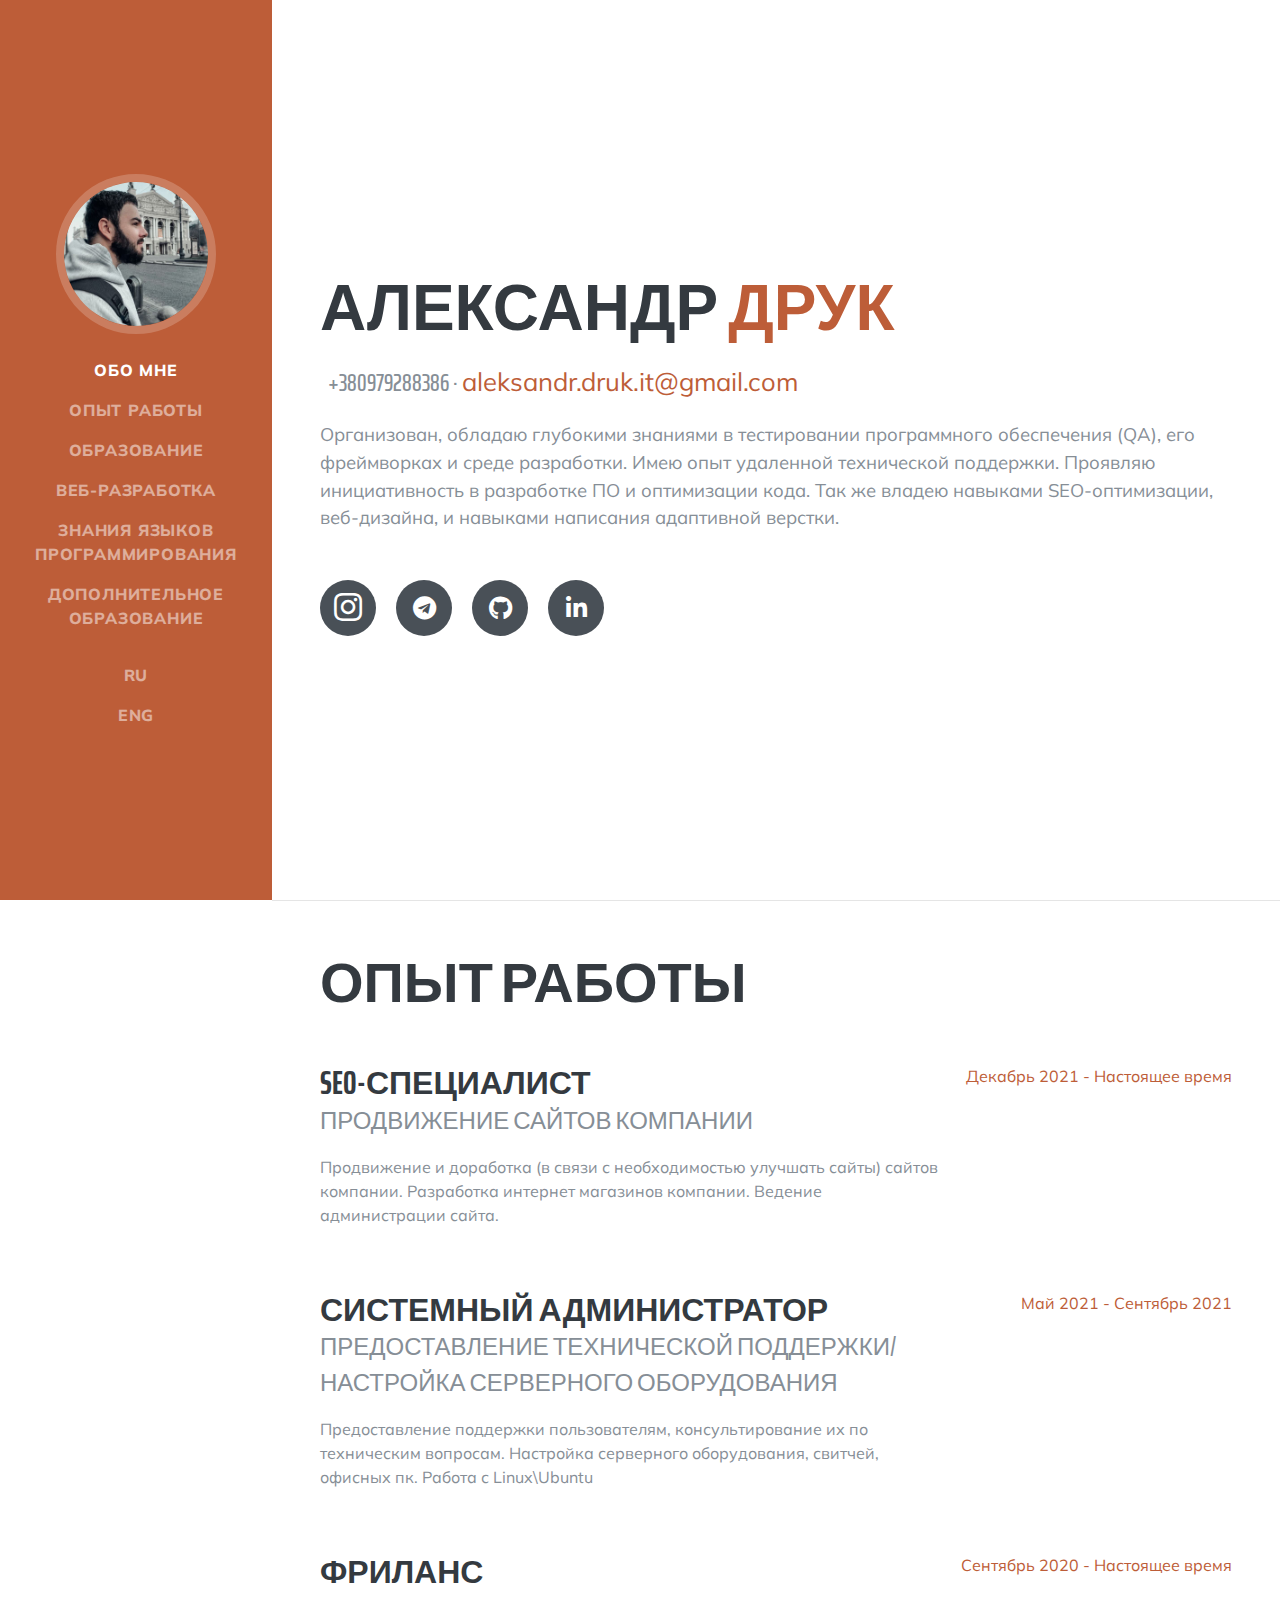
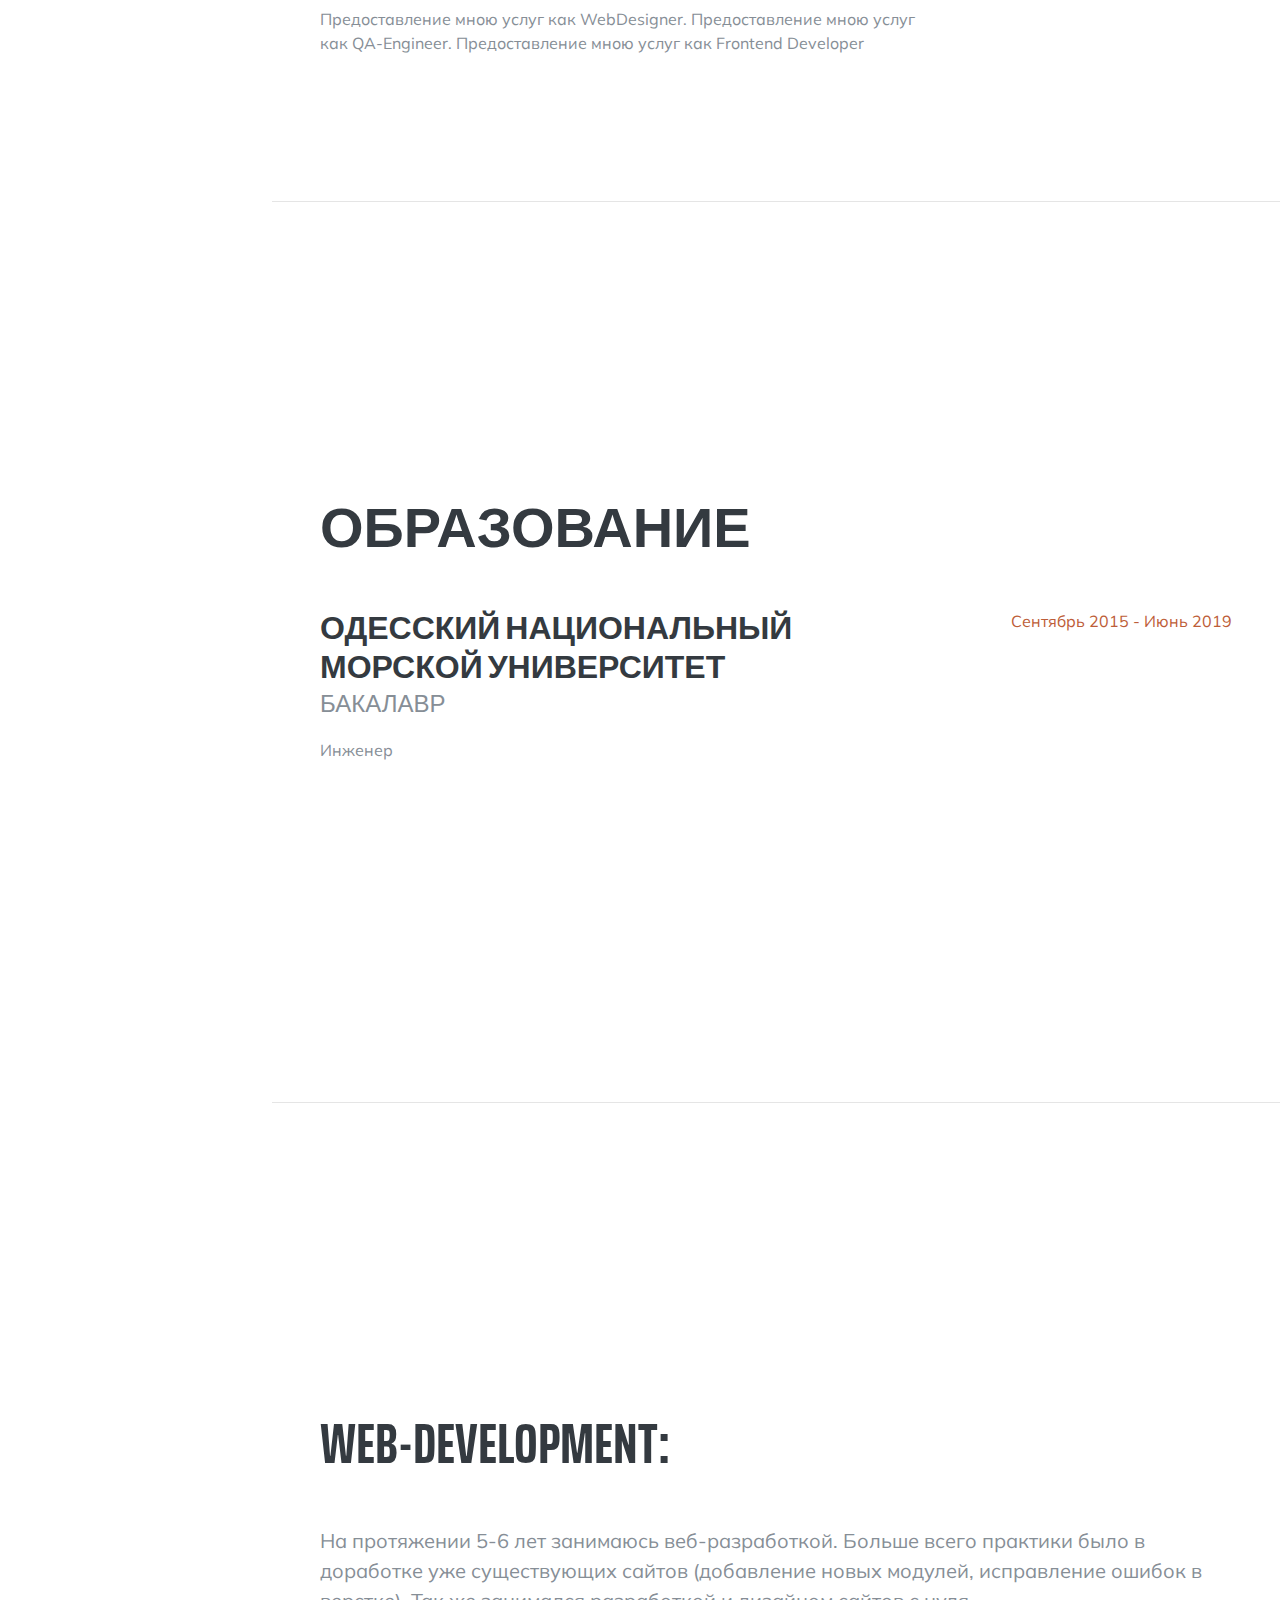
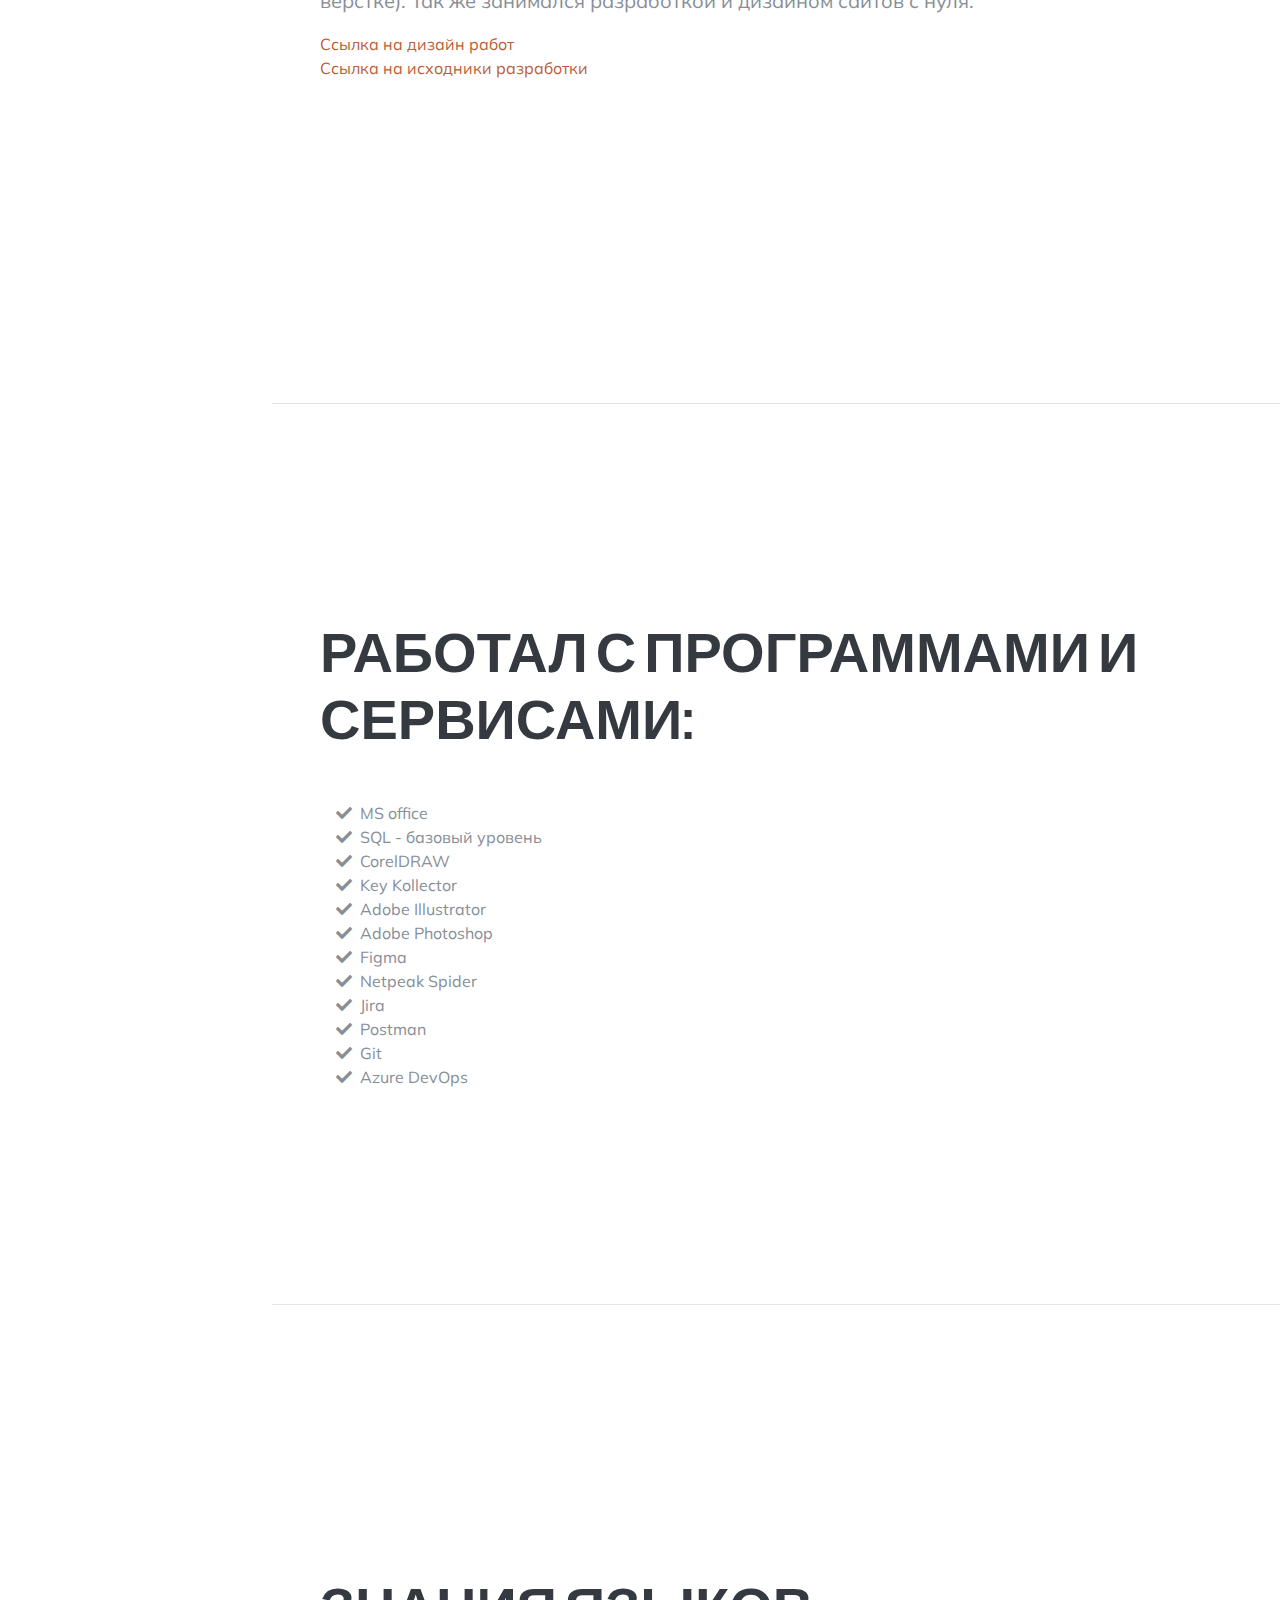
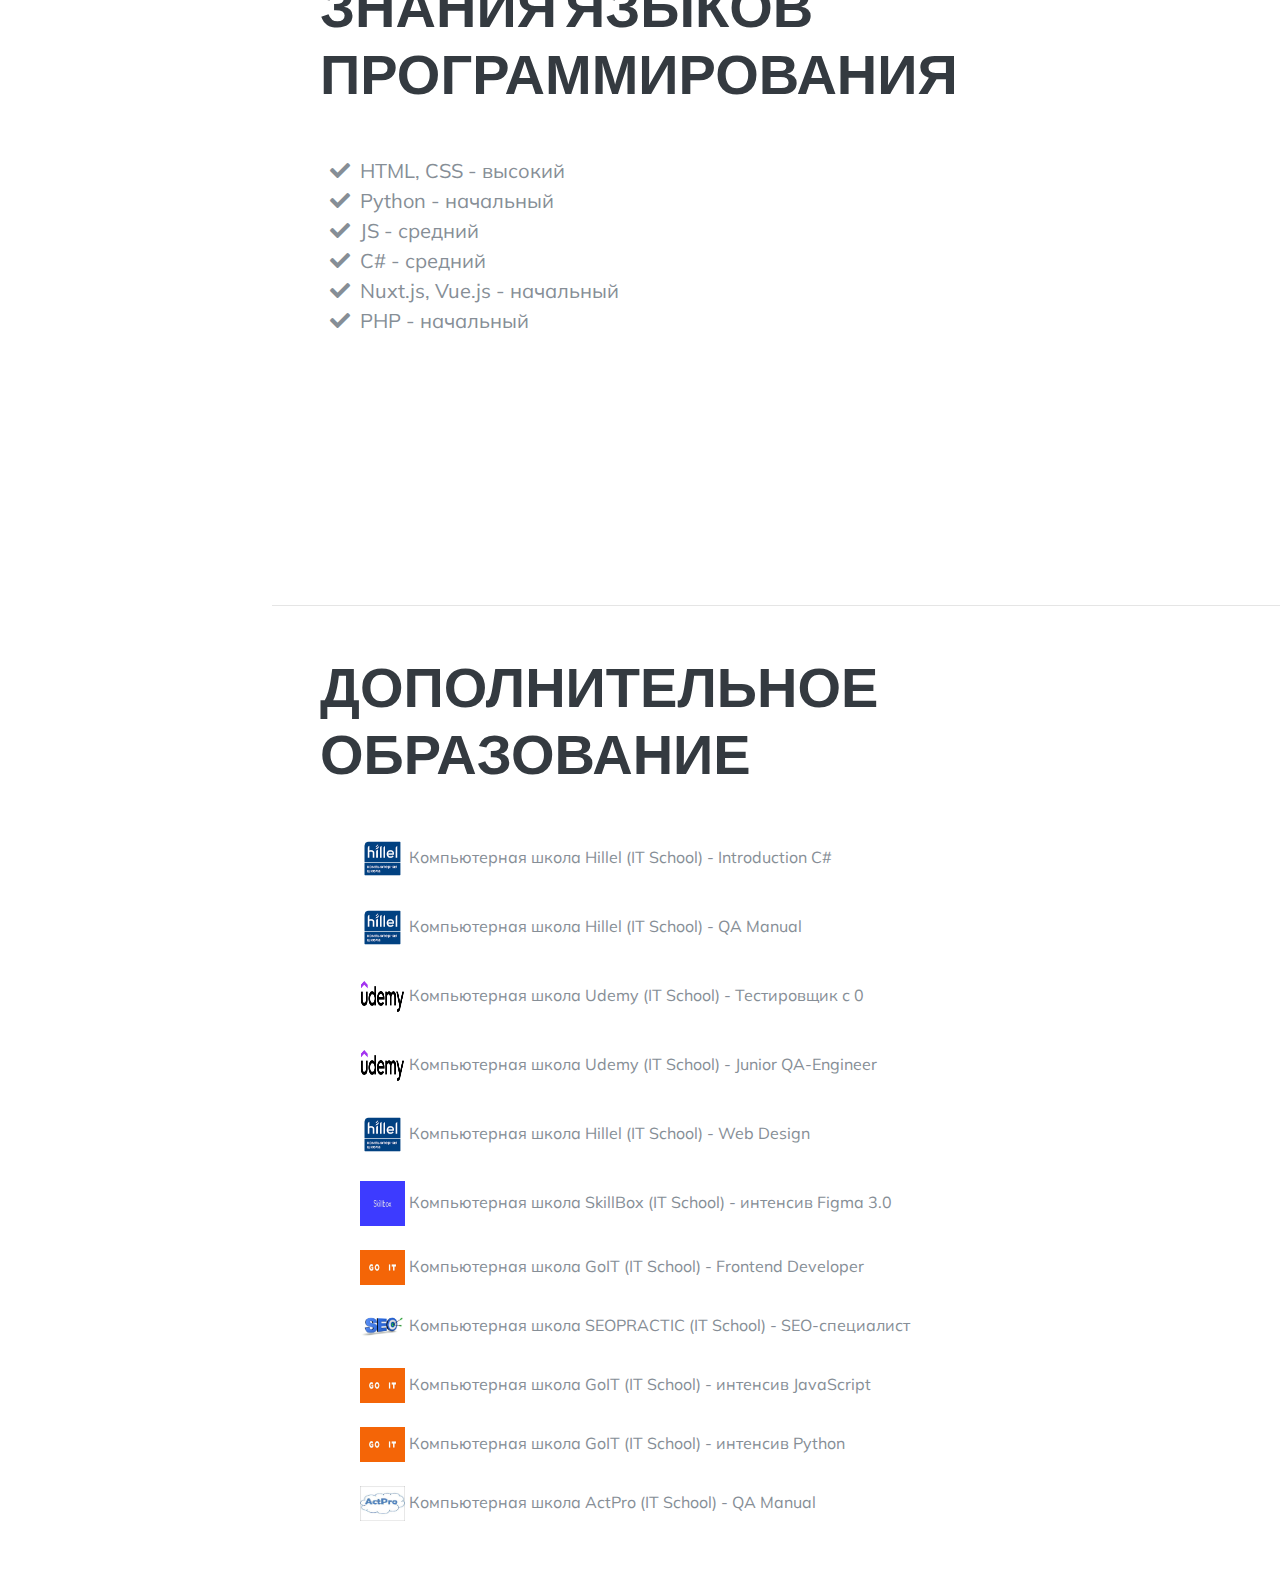
==== commit e697b923: "1" ====
--- a/index.html
+++ b/index.html
@@ -55,7 +55,7 @@
           <a class="nav-link js-scroll-trigger" href="#education">Образование</a>
         </li>
         <li class="nav-item">
-          <a class="nav-link js-scroll-trigger" href="#skills">Навыки-программ</a>
+          <a class="nav-link js-scroll-trigger" href="#skills">Веб-разработка</a>
         </li>
         <li class="nav-item">
           <a class="nav-link js-scroll-trigger" href="#interests">Знания языков программирования</a>
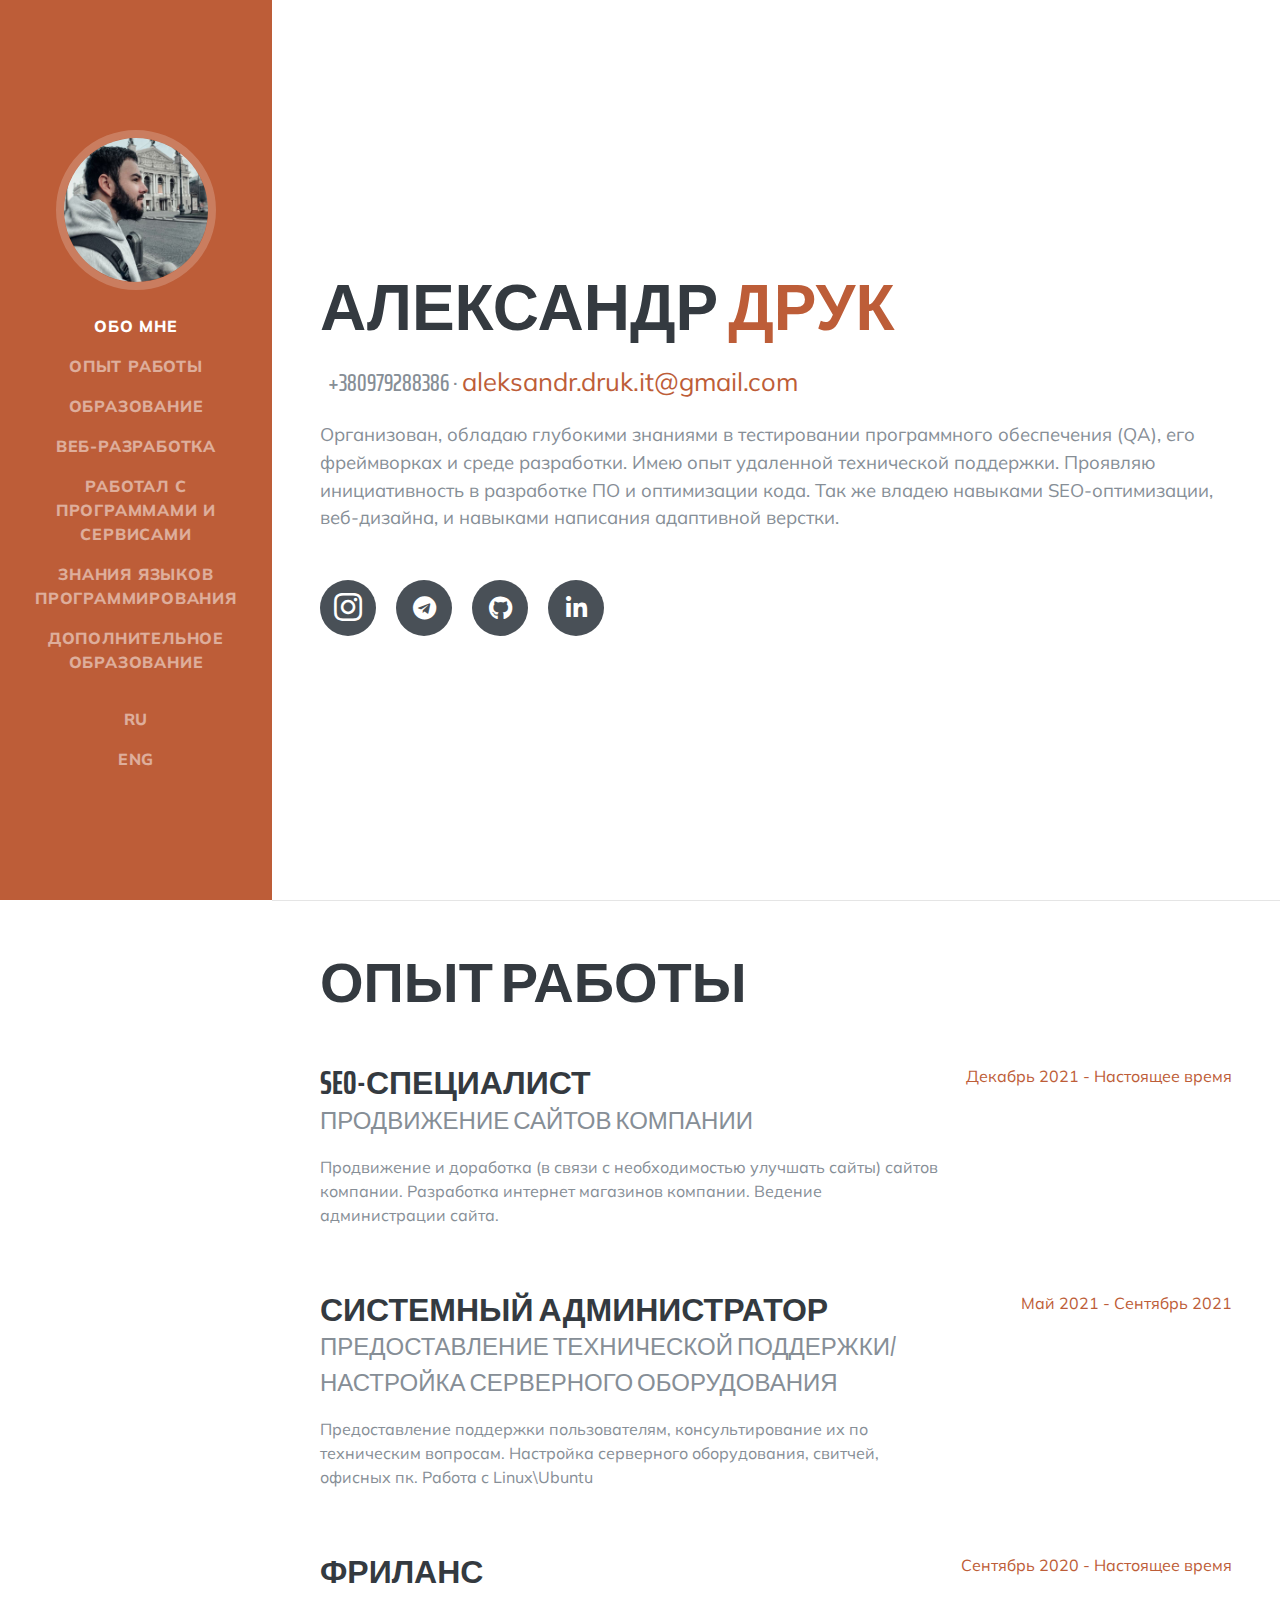
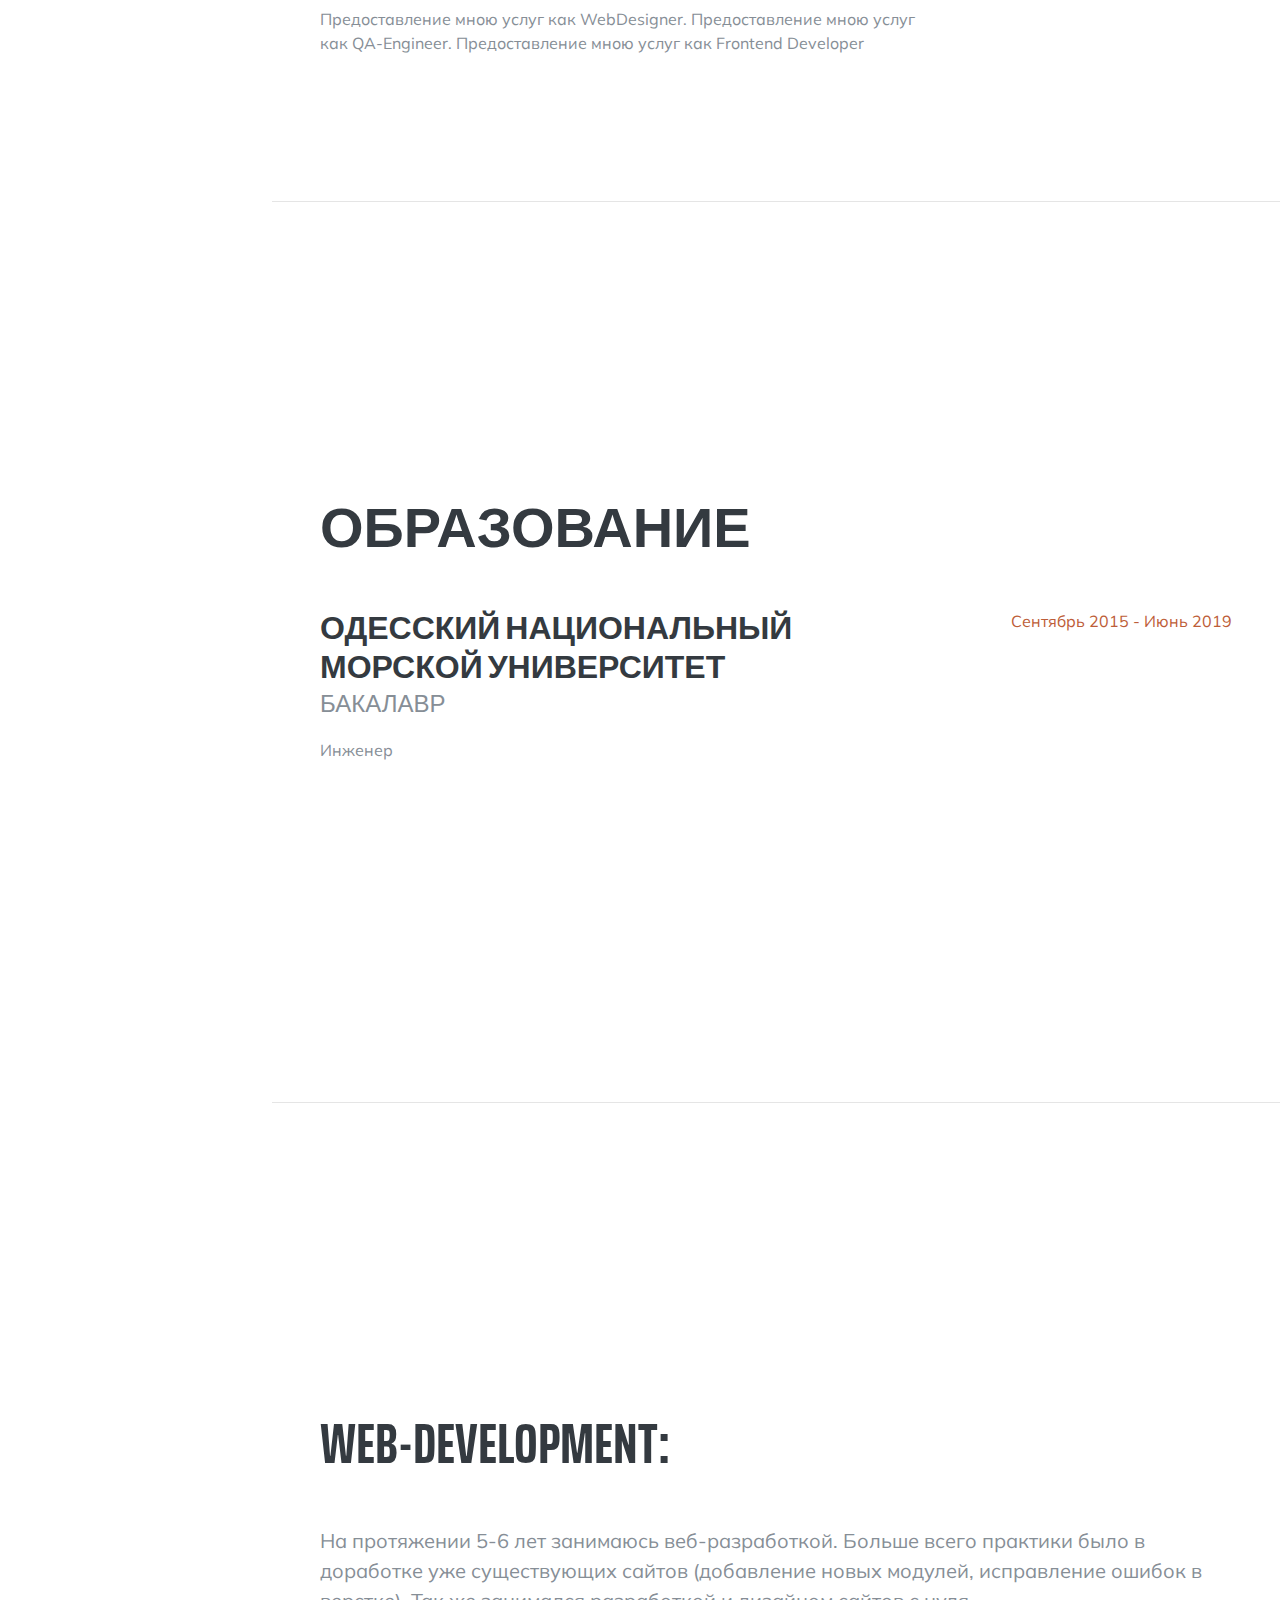
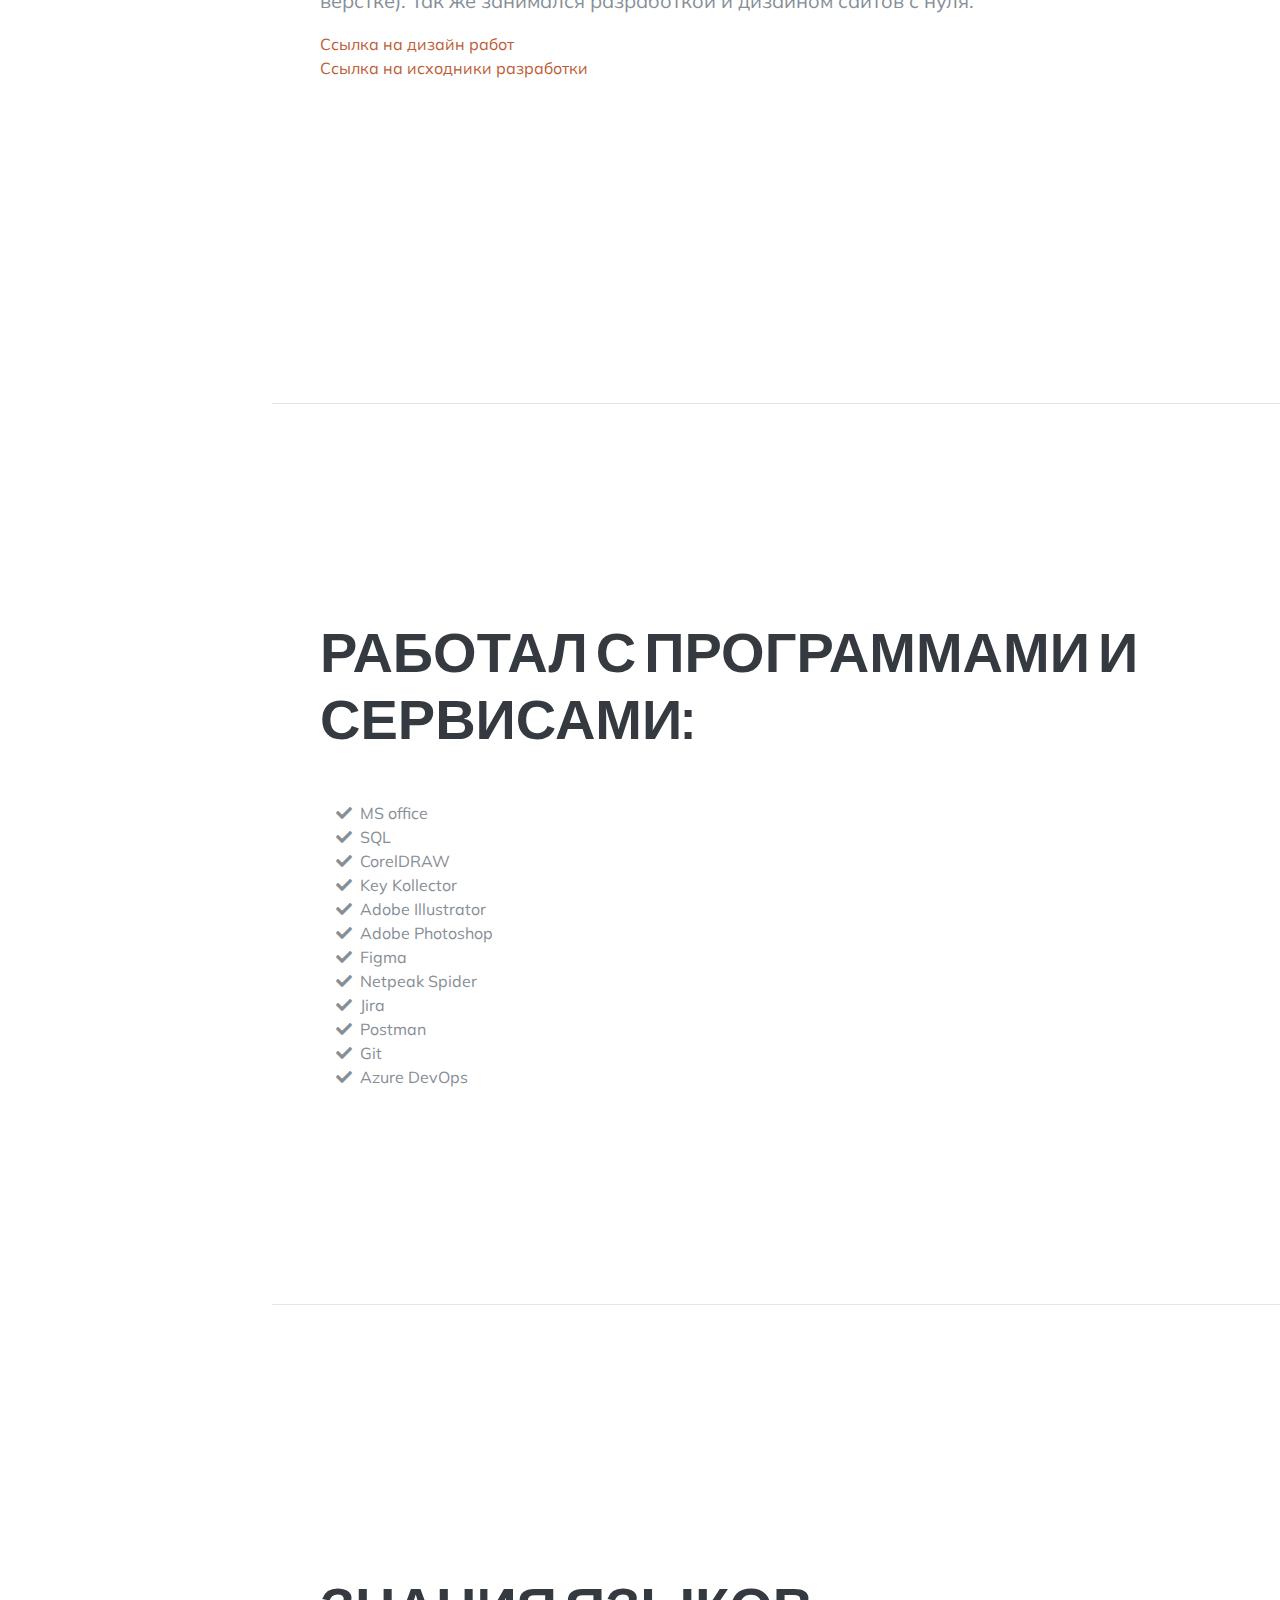
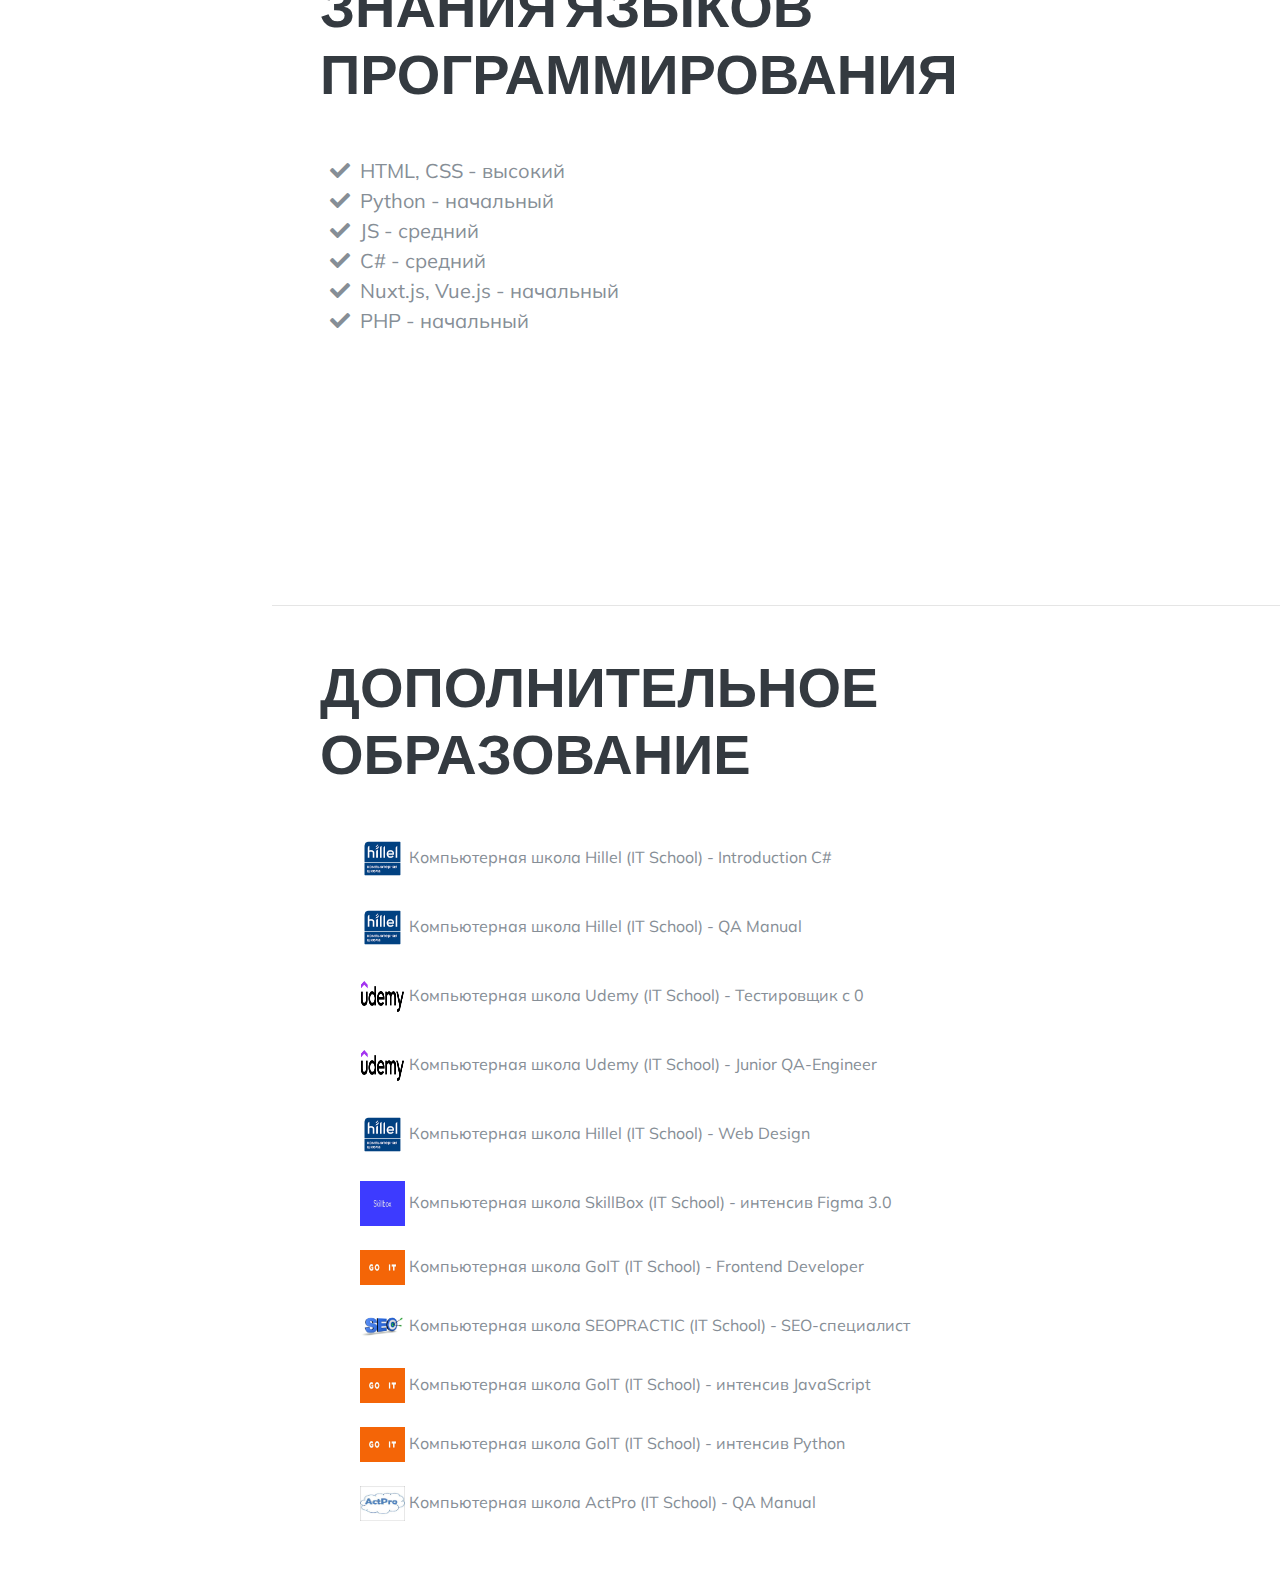
==== commit 0239784c: "1" ====
--- a/index.html
+++ b/index.html
@@ -56,6 +56,9 @@
         </li>
         <li class="nav-item">
           <a class="nav-link js-scroll-trigger" href="#skills">Веб-разработка</a>
+        </li>
+         <li class="nav-item">
+          <a class="nav-link js-scroll-trigger" href="#prog">Работал с программами и сервисами</a>
         </li>
         <li class="nav-item">
           <a class="nav-link js-scroll-trigger" href="#interests">Знания языков программирования</a>
@@ -206,7 +209,7 @@
 
        <hr class="m-0">
 
-    <section class="resume-section p-3 p-lg-5 d-flex align-items-center" id="skills">
+    <section class="resume-section p-3 p-lg-5 d-flex align-items-center" id="prog">
       <div class="w-100">
         <h2 class="mb-5">Работал с программами и сервисами:</h2>
 
@@ -219,7 +222,7 @@
           </li>
           <li>
             <i class="fa-li fa fa-check"></i>
-            SQL - базовый уровень
+            SQL
           </li>
         <li>
             <i class="fa-li fa fa-check"></i> CorelDRAW </li>
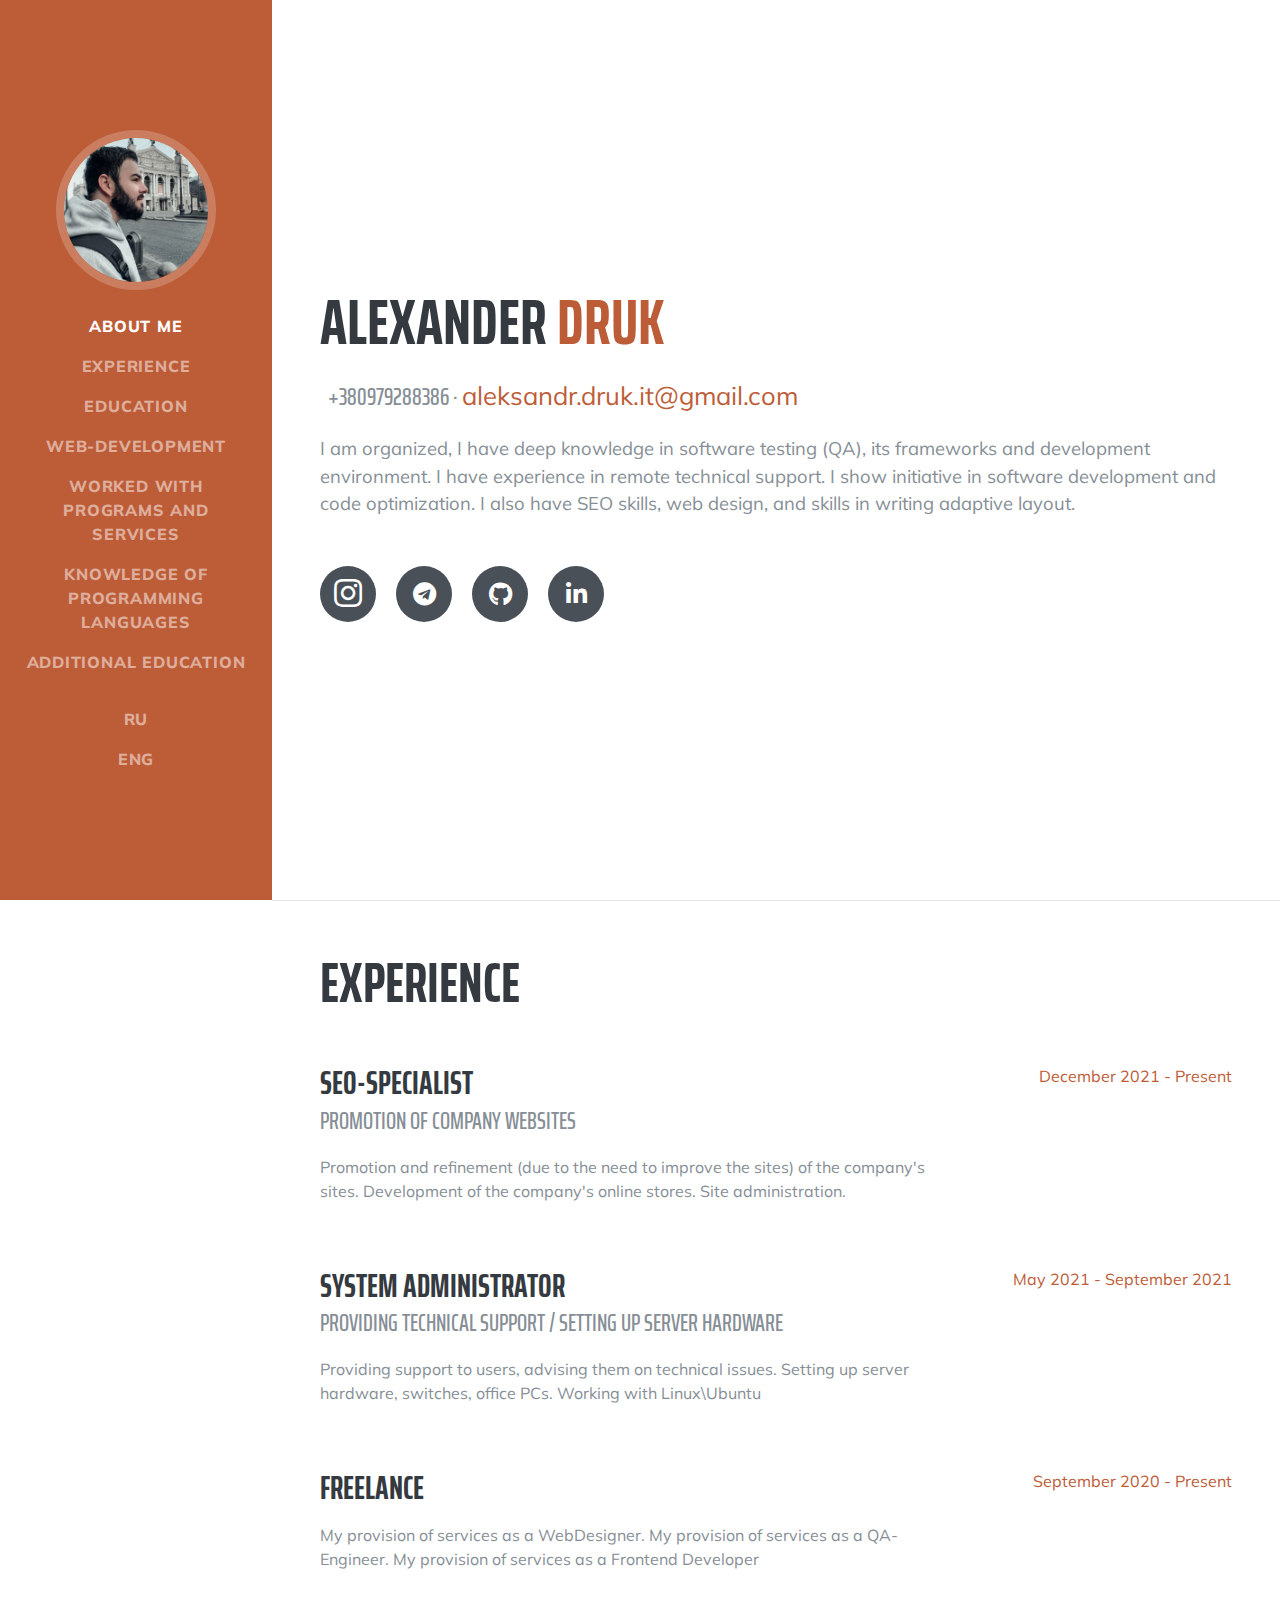
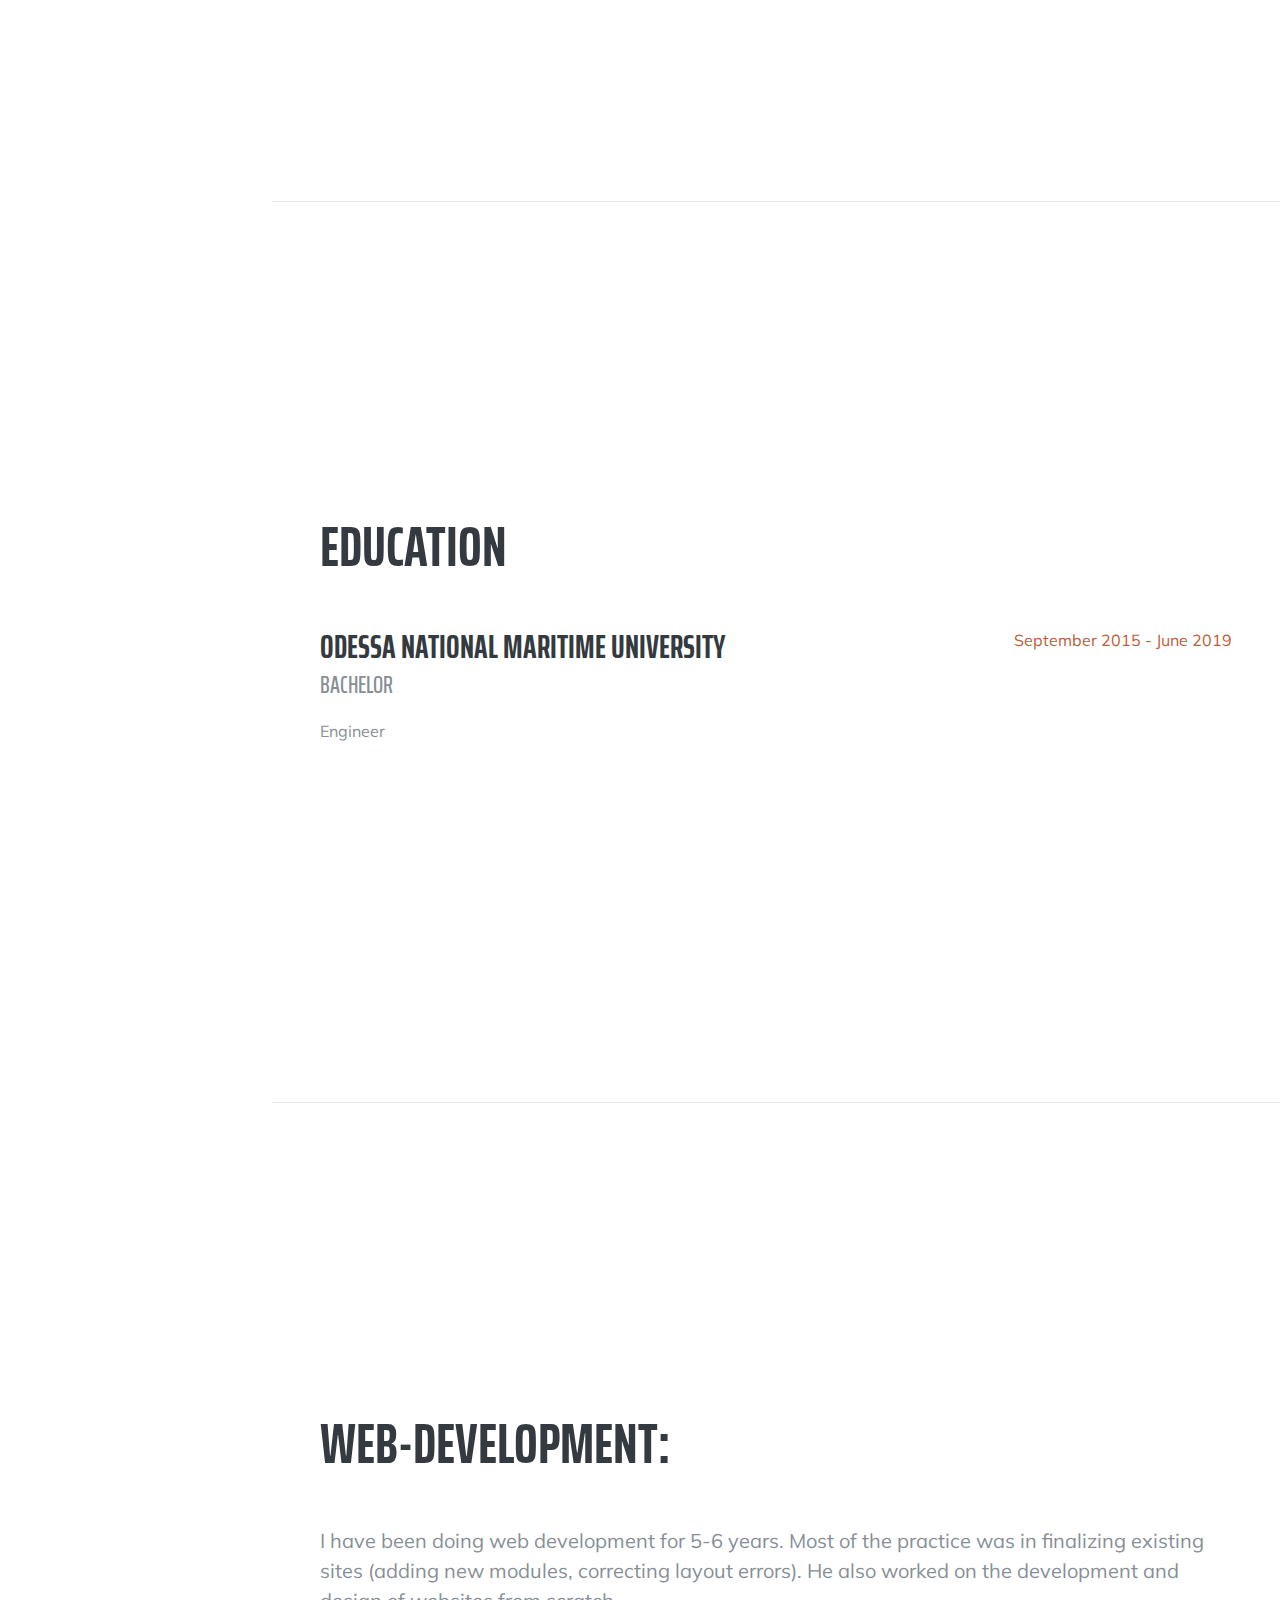
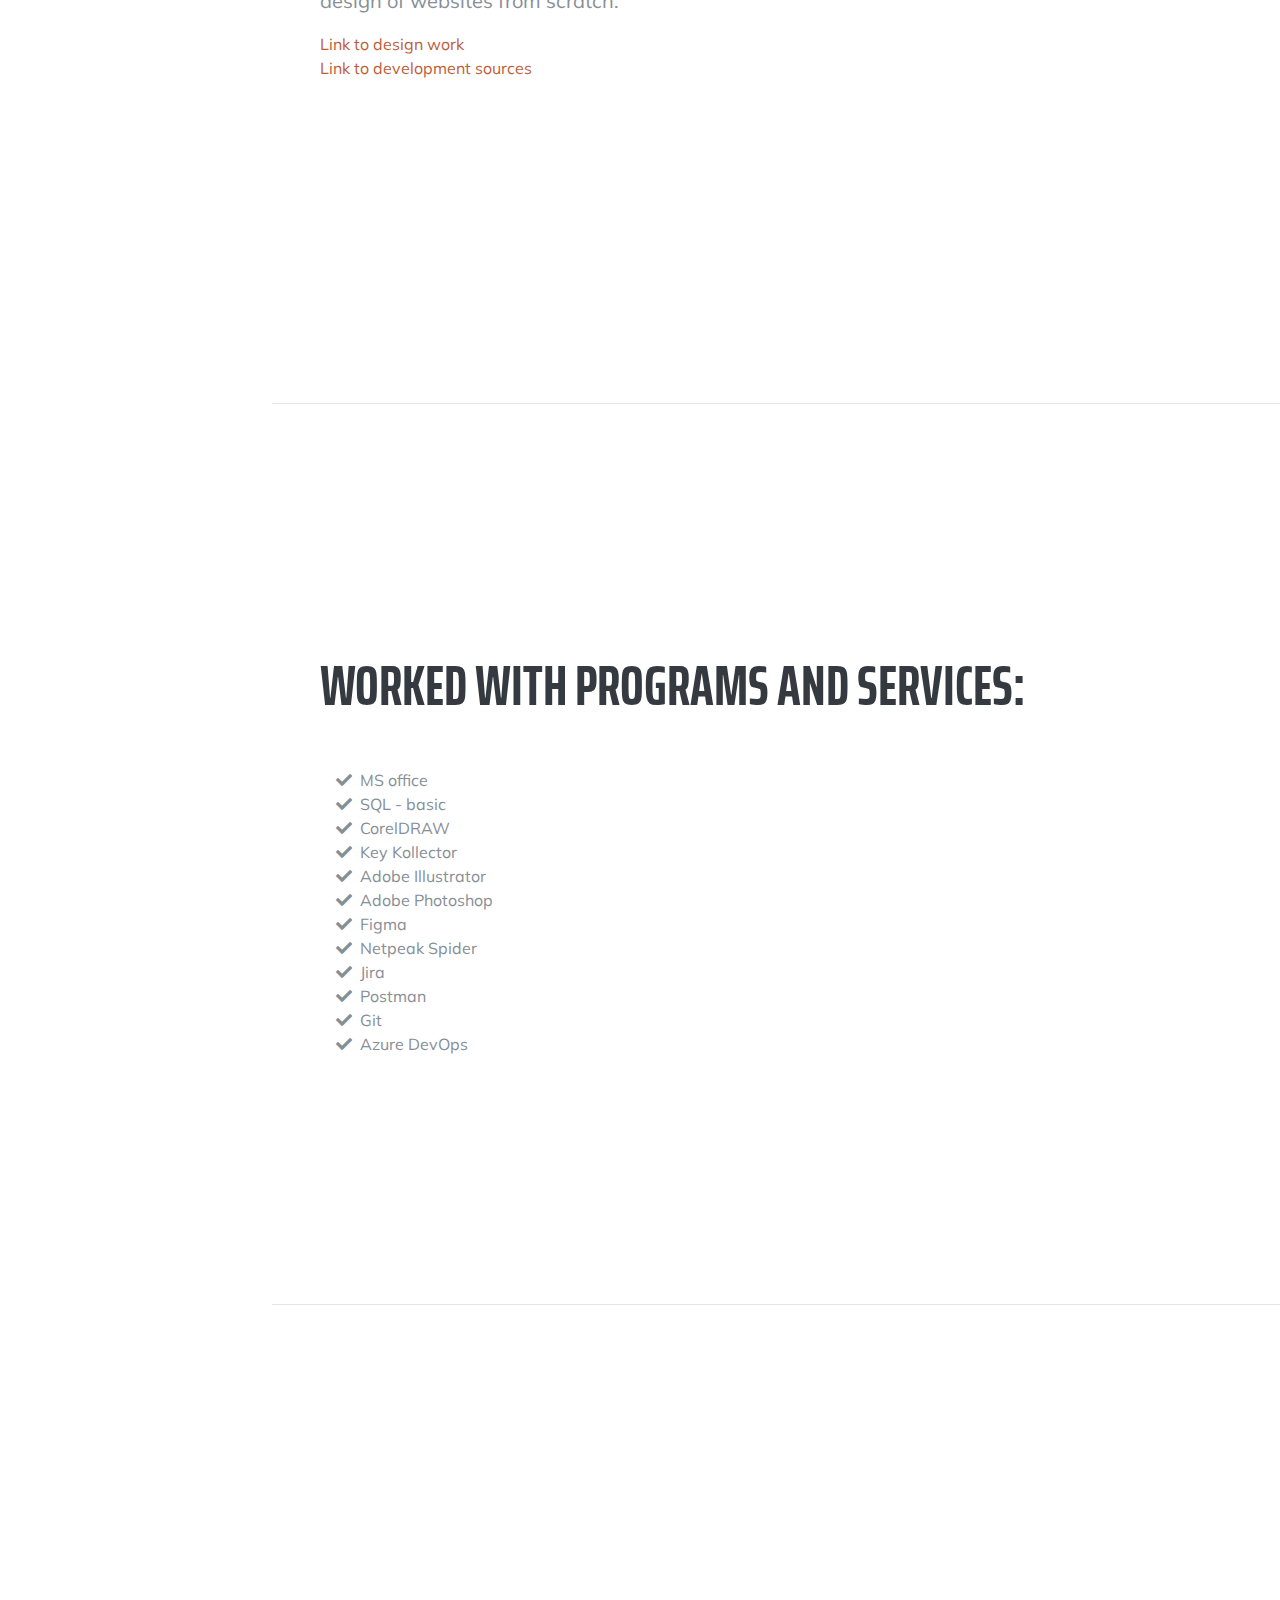
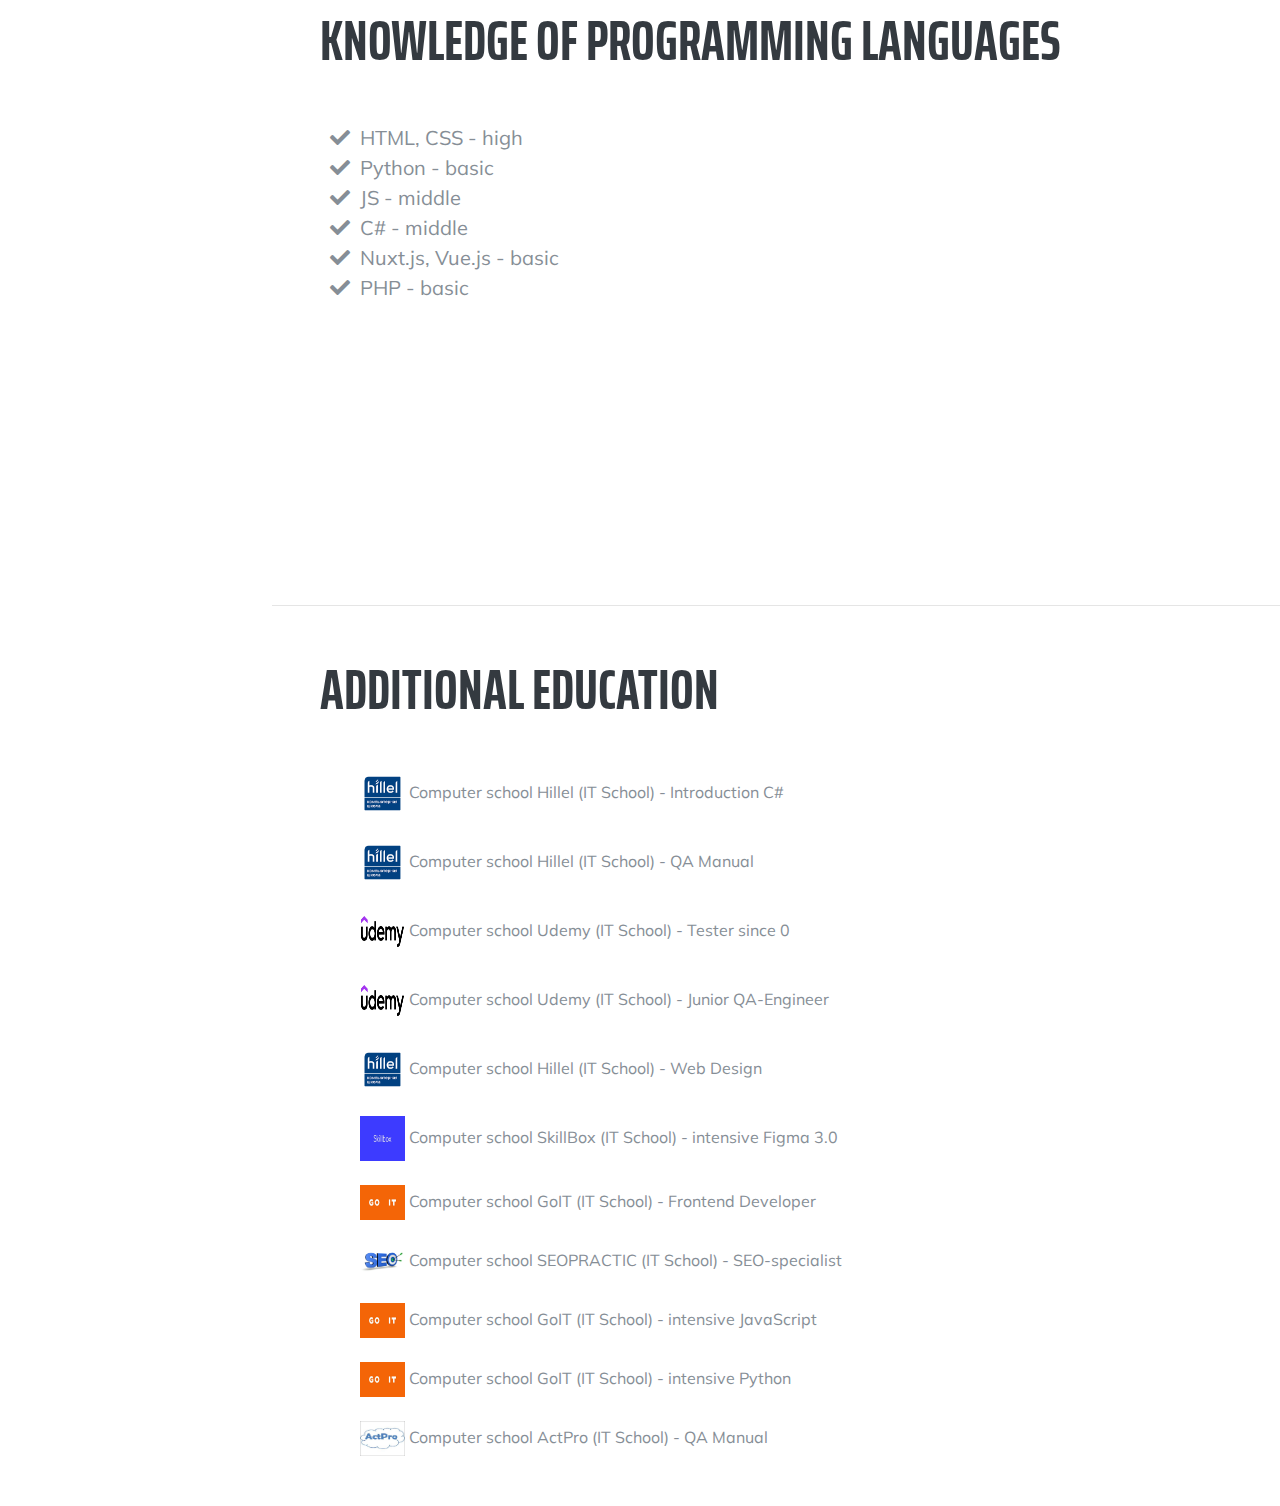
==== commit e4880b86: "11" ====
--- a/index.html
+++ b/index.html
@@ -1,5 +1,5 @@
 <!DOCTYPE html>
-<html lang="ru">
+<html lang="en">
 
 <head>
 
@@ -28,14 +28,14 @@
     <a class="ru" href="./index.html" style="padding-left: 48px;">
       RU 
     </a>
-    <a class="eng" href="./public.html" style="margin-left: 5px;">
+    <a class="eng" href="" style="margin-left: 5px;">
        ENG
     </a>
   </div> -->
 
   <nav class="navbar navbar-expand-lg navbar-dark bg-primary fixed-top" id="sideNav">
     <a class="navbar-brand js-scroll-trigger" href="#page-top">
-      <span class="d-block d-lg-none">Александр Друк</span>
+      <span class="d-block d-lg-none">Alexander Druk</span>
       <span class="d-none d-lg-block">
         <img class="img-fluid img-profile rounded-circle mx-auto mb-2" src="img/logo.jpg" alt="logo">
       </span>
@@ -46,33 +46,30 @@
     <div class="collapse navbar-collapse" id="navbarSupportedContent">
       <ul class="navbar-nav">
         <li class="nav-item">
-          <a class="nav-link js-scroll-trigger" href="#about">Обо мне</a>
-        </li>
-        <li class="nav-item">
-          <a class="nav-link js-scroll-trigger" href="#experience">Опыт работы</a>
-        </li>
-        <li class="nav-item">
-          <a class="nav-link js-scroll-trigger" href="#education">Образование</a>
-        </li>
-        <li class="nav-item">
-          <a class="nav-link js-scroll-trigger" href="#skills">Веб-разработка</a>
-        </li>
-         <li class="nav-item">
-          <a class="nav-link js-scroll-trigger" href="#prog">Работал с программами и сервисами</a>
-        </li>
-        <li class="nav-item">
-          <a class="nav-link js-scroll-trigger" href="#interests">Знания языков программирования</a>
-        </li>
-        <li class="nav-item">
-          <a class="nav-link js-scroll-trigger" href="#awards">Дополнительное образование</a>
-        </li>
-         <li class="nav-item nav-item-padding">
+          <a class="nav-link js-scroll-trigger" href="#about">About me</a>
+        </li>
+        <li class="nav-item">
+          <a class="nav-link js-scroll-trigger" href="#experience">Experience</a>
+        </li>
+        <li class="nav-item">
+          <a class="nav-link js-scroll-trigger" href="#education">Education</a>
+        </li>
+        <li class="nav-item">
+          <a class="nav-link js-scroll-trigger" href="#skills">Web-development</a>
+        </li>
+        <li class="nav-item">
+          <a class="nav-link js-scroll-trigger" href="#prog">Worked with programs and services</a>
+        </li>
+        <li class="nav-item">
+          <a class="nav-link js-scroll-trigger" href="#interests">Knowledge of programming languages</a>
+        </li>
+        <li class="nav-item">
+          <a class="nav-link js-scroll-trigger" href="#awards">Additional education</a>
+        </li>
+        <li class="nav-item nav-item-padding">
           <a class="nav-link js-scroll-trigger" href="./index.html" style="padding-top: 25px;">RU</a>
           <a class="nav-link js-scroll-trigger" href="./public.html" >ENG</a>
         </li>
-        <!-- <li class="nav-item">
-          <a class="nav-link js-scroll-trigger" href="">ENG</a>
-        </li> -->
       </ul>
     </div>
   </nav>
@@ -81,13 +78,13 @@
 
     <section class="resume-section p-3 p-lg-5 d-flex align-items-center" id="about">
       <div class="w-100">
-        <h1 class="mb-0" style="padding-bottom: 10px;">Александр
-          <span class="text-primary">Друк</span>
+        <h1 class="mb-0" style="padding-bottom: 10px;">Alexander
+          <span class="text-primary">Druk</span>
         </h1>
         <a class="subheading mb-5" href="tel:+380979288386" style="cursor:pointer; color: inherit; text-decoration: none; "> &nbsp; +380979288386 ·
           <a href="aleksandr.druk.it@gmail.com" style=" font-size: 1.6rem; ">aleksandr.druk.it@gmail.com</a>
         </a>
-        <p class="lead mb-5" style="padding-top:20px;">Организован, обладаю глубокими знаниями в тестировании программного обеспечения (QA), его фреймворках и среде разработки. Имею опыт удаленной технической поддержки. Проявляю инициативность в разработке ПО и оптимизации кода. Так же владею навыками SEO-оптимизации, веб-дизайна, и навыками написания адаптивной верстки.  </p>
+        <p class="lead mb-5" style="padding-top:20px;">I am organized, I have deep knowledge in software testing (QA), its frameworks and development environment. I have experience in remote technical support. I show initiative in software development and code optimization. I also have SEO skills, web design, and skills in writing adaptive layout. </p>
         
         
         <div class="social-icons">
@@ -111,40 +108,40 @@
 
     <section class="resume-section p-3 p-lg-5 d-flex justify-content-center" id="experience">
       <div class="w-100">
-        <h2 class="mb-5">Опыт работы</h2>
+        <h2 class="mb-5">Experience</h2>
 
         <div class="resume-item d-flex flex-column flex-md-row justify-content-between mb-5">
           <div class="resume-content">
-            <h3 class="mb-0">SEO-специалист</h3>
-            <div class="subheading mb-3">Продвижение сайтов компании</div>
-            <p>Продвижение и доработка  (в связи с необходимостью улучшать сайты) сайтов компании. Разработка интернет магазинов компании. Ведение администрации сайта.</p>
-          </div>
-          <div class="resume-date text-md-right">
-            <span class="text-primary">Декабрь 2021 - Настоящее время</span>
+            <h3 class="mb-0">SEO-Specialist</h3>
+            <div class="subheading mb-3">Promotion of company websites</div>
+            <p>Promotion and refinement (due to the need to improve the sites) of the company's sites. Development of the company's online stores. Site administration.</p>
+          </div>
+          <div class="resume-date text-md-right">
+            <span class="text-primary">December 2021 - Present</span>
           </div>
         </div>
 
         <div class="resume-item d-flex flex-column flex-md-row justify-content-between mb-5">
           <div class="resume-content">
-            <h3 class="mb-0">Системный администратор</h3>
-            <div class="subheading mb-3">Предоставление технической поддержки/настройка серверного оборудования</div>
-            <p> Предоставление поддержки пользователям, консультирование их по техническим вопросам. Настройка серверного оборудования, свитчей, офисных пк. Работа с Linux\Ubuntu 
+            <h3 class="mb-0">System Administrator</h3>
+            <div class="subheading mb-3">Providing technical support / setting up server hardware</div>
+            <p> Providing support to users, advising them on technical issues. Setting up server hardware, switches, office PCs. Working with Linux\Ubuntu 
               
             </p>
           </div>
           <div class="resume-date text-md-right">
-            <span class="text-primary">Май 2021 - Сентябрь 2021</span>
+            <span class="text-primary">May 2021 - September 2021</span>
           </div>
         </div>
 
         <div class="resume-item d-flex flex-column flex-md-row justify-content-between mb-5">
           <div class="resume-content">
-            <h3 class="mb-0">Фриланс</h3>
+            <h3 class="mb-0">Freelance</h3>
             <div class="subheading mb-3"></div>
-            <p>Предоставление мною услуг как WebDesigner. Предоставление мною услуг как QA-Engineer. Предоставление мною услуг как Frontend Developer</p>
-          </div>
-          <div class="resume-date text-md-right">
-            <span class="text-primary">Сентябрь 2020 - Настоящее время</span>
+            <p>My provision of services as a WebDesigner. My provision of services as a QA-Engineer. My provision of services as a Frontend Developer</p>
+          </div>
+          <div class="resume-date text-md-right">
+            <span class="text-primary">September 2020 - Present</span>
           </div>
         </div>
 
@@ -167,16 +164,16 @@
 
     <section class="resume-section p-3 p-lg-5 d-flex align-items-center" id="education">
       <div class="w-100">
-        <h2 class="mb-5">Образование</h2>
+        <h2 class="mb-5">Education</h2>
 
         <div class="resume-item d-flex flex-column flex-md-row justify-content-between mb-5">
           <div class="resume-content">
-            <h3 class="mb-0">Одесский национальный морской университет</h3>
-            <div class="subheading mb-3">Бакалавр</div>
-            <div>Инженер</div>
-          </div>
-          <div class="resume-date text-md-right">
-            <span class="text-primary">Сентябрь 2015 - Июнь 2019</span>
+            <h3 class="mb-0">Odessa National Maritime University</h3>
+            <div class="subheading mb-3">Bachelor</div>
+            <div>Engineer</div>
+          </div>
+          <div class="resume-date text-md-right">
+            <span class="text-primary">September 2015 - June 2019</span>
           </div>
         </div>
 
@@ -200,9 +197,9 @@
     <section class="resume-section p-3 p-lg-5 d-flex align-items-center" id="skills">
       <div class="w-100">
         <h2 class="mb-5">Web-development:</h2>
-<p style="font-size: 20px;">На протяжении 5-6 лет занимаюсь веб-разработкой. Больше всего практики было в доработке уже существующих сайтов (добавление новых модулей, исправление ошибок в верстке). Так же занимался разработкой и дизайном сайтов с нуля.</p>
-<a href="https://www.behance.net/sashamiron1eb9" target="_blank">Ссылка на дизайн работ</a> <br>
-<a href="https://github.com/Alexhillel1" target="_blank">Ссылка на исходники разработки</a>
+<p style="font-size: 20px;">I have been doing web development for 5-6 years. Most of the practice was in finalizing existing sites (adding new modules, correcting layout errors). He also worked on the development and design of websites from scratch.</p>
+<a href="https://www.behance.net/sashamiron1eb9" target="_blank">Link to design work</a> <br>
+<a href="https://github.com/Alexhillel1" target="_blank">Link to development sources</a>
         <div class="subheading mb-3"></div>
       </div>
     </section>
@@ -211,7 +208,7 @@
 
     <section class="resume-section p-3 p-lg-5 d-flex align-items-center" id="prog">
       <div class="w-100">
-        <h2 class="mb-5">Работал с программами и сервисами:</h2>
+        <h2 class="mb-5">Worked with programs and services:</h2>
 
 
         <div class="subheading mb-3"></div>
@@ -222,7 +219,7 @@
           </li>
           <li>
             <i class="fa-li fa fa-check"></i>
-            SQL
+            SQL - basic
           </li>
         <li>
             <i class="fa-li fa fa-check"></i> CorelDRAW </li>
@@ -256,26 +253,26 @@
 
     <section class="resume-section p-3 p-lg-5 d-flex align-items-center" id="interests">
       <div class="w-100">
-        <h2 class="mb-5">Знания языков программирования</h2>
+        <h2 class="mb-5">Knowledge of programming languages</h2>
        
  <ul class="fa-ul mb-0" style="font-size: 16px;">
           <li style="font-size: 20px;">
             <i class="fa-li fa fa-check"></i>
-            HTML, CSS - высокий
+            HTML, CSS - high 
           </li>
                     <li style="font-size: 20px;">
             <i class="fa-li fa fa-check"></i>
-            Python - начальный
+            Python - basic
           </li>
         <li style="font-size: 20px;">
-            <i class="fa-li fa fa-check"></i> JS - средний </li>
+            <i class="fa-li fa fa-check"></i> JS - middle </li>
                     <li style="font-size: 20px;">
-            <i class="fa-li fa fa-check"></i> C# - средний
+            <i class="fa-li fa fa-check"></i> C# - middle
 </li>
             <li style="font-size: 20px;">
-            <i class="fa-li fa fa-check"></i> Nuxt.js, Vue.js - начальный</li></li>
+            <i class="fa-li fa fa-check"></i> Nuxt.js, Vue.js - basic</li></li>
         <li style="font-size: 20px;">
-            <i class="fa-li fa fa-check"></i> PHP - начальный
+            <i class="fa-li fa fa-check"></i> PHP - basic
 </li></li>
         </ul>
         
@@ -286,66 +283,65 @@
 
     <section class="resume-section p-3 p-lg-5 d-flex align-items-center" id="awards">
       <div class="w-100">
-        <h2 class="mb-5">Дополнительное образование</h2>
+        <h2 class="mb-5">Additional education</h2>
         <ul class="fa-ul mb-0">
           <li>
             <!-- <i class="fa-li fa fa-trophy text-warning"></i> -->
             <img src="./img/logo-camp-Hillel.png" alt="Hillel" width="45px" height="45px">
-            Компьютерная школа Hillel (IT School) - Introduction C#</li>
+            Computer school Hillel (IT School) - Introduction C#</li>
           <li>
             <br>
             <!-- <i class="fa-li fa fa-trophy text-warning"></i> -->
             <img src="./img/logo-camp-Hillel.png" alt="Hillel" width="45px" height="45px">
-            Компьютерная школа Hillel (IT School) - QA Manual </li>
+            Computer school Hillel (IT School) - QA Manual </li>
                       <li>
             <br>
             <!-- <i class="fa-li fa fa-trophy text-warning"></i> -->
             <img src="./img/UDEMY_3_crAWuxI.png" alt="Udemy" width="45px" height="45px">
-            Компьютерная школа Udemy (IT School) - Тестировщик с 0 </li>
+            Computer school Udemy (IT School) - Tester since 0 </li>
                                   <li>
             <br>
             <!-- <i class="fa-li fa fa-trophy text-warning"></i> -->
             <img src="./img/UDEMY_3_crAWuxI.png" alt="Udemy" width="45px" height="45px">
-            Компьютерная школа Udemy (IT School) - Junior QA-Engineer </li>
+            Computer school Udemy (IT School) - Junior QA-Engineer </li>
           <li>
             <br>
             <!-- <i class="fa-li fa fa-trophy text-warning"></i> -->
             <img src="./img/logo-camp-Hillel.png" alt="Hillel" width="45px" height="45px">
-            Компьютерная школа Hillel (IT School) - Web Design</li>
+            Computer school Hillel (IT School) - Web Design</li>
           <li>
                       <li>
             <br>
             <!-- <i class="fa-li fa fa-trophy text-warning"></i> -->
             <img src="./img/skillbox.jpg" alt="Hillel" width="45px" height="45px">
-            Компьютерная школа SkillBox (IT School) - интенсив Figma 3.0</li>
+            Computer school SkillBox (IT School) - intensive Figma 3.0</li>
           <li>
             <br>
             <!-- <i class="fa-li fa fa-trophy text-warning"></i> -->
             <img src="./img/images.png" alt="GoIT" width="45px" height="35 px">
-            Компьютерная школа GoIT (IT School) - Frontend Developer</li>
+            Computer school GoIT (IT School) - Frontend Developer</li>
           <li>
             <br>
             <!-- <i class="fa-li fa fa-trophy text-warning"></i> -->
             <img src="./img/shutterstock_102739382.jpg" alt="SEOPRACTIC" width="45px" height="35 px">
-            Компьютерная школа SEOPRACTIC (IT School) - SEO-специалист </li>
+            Computer school SEOPRACTIC (IT School) - SEO-specialist </li>
           <li>
             <br>
             <!-- <i class="fa-li fa fa-trophy text-warning"></i> -->
             <img src="./img/images.png" alt="GoIT" width="45px" height="35 px">
-          Компьютерная школа GoIT (IT School) - интенсив JavaScript
+          Computer school GoIT (IT School) - intensive JavaScript
           </li>
                     <li>
             <br>
             <!-- <i class="fa-li fa fa-trophy text-warning"></i> -->
             <img src="./img/images.png" alt="GoIT" width="45px" height="35 px">
-          Компьютерная школа GoIT (IT School) - интенсив Python
-          </li>
-                    </li>
-                    <li>
+          Computer school GoIT (IT School) - intensive Python
+          </li>
+                              <li>
             <br>
             <!-- <i class="fa-li fa fa-trophy text-warning"></i> -->
             <img src="./img/actpro.jpg" alt="ActPro" width="45px" height="35 px">
-          Компьютерная школа ActPro (IT School) - QA Manual
+          Computer school ActPro (IT School) - QA Manual
           </li>
           
         </ul>
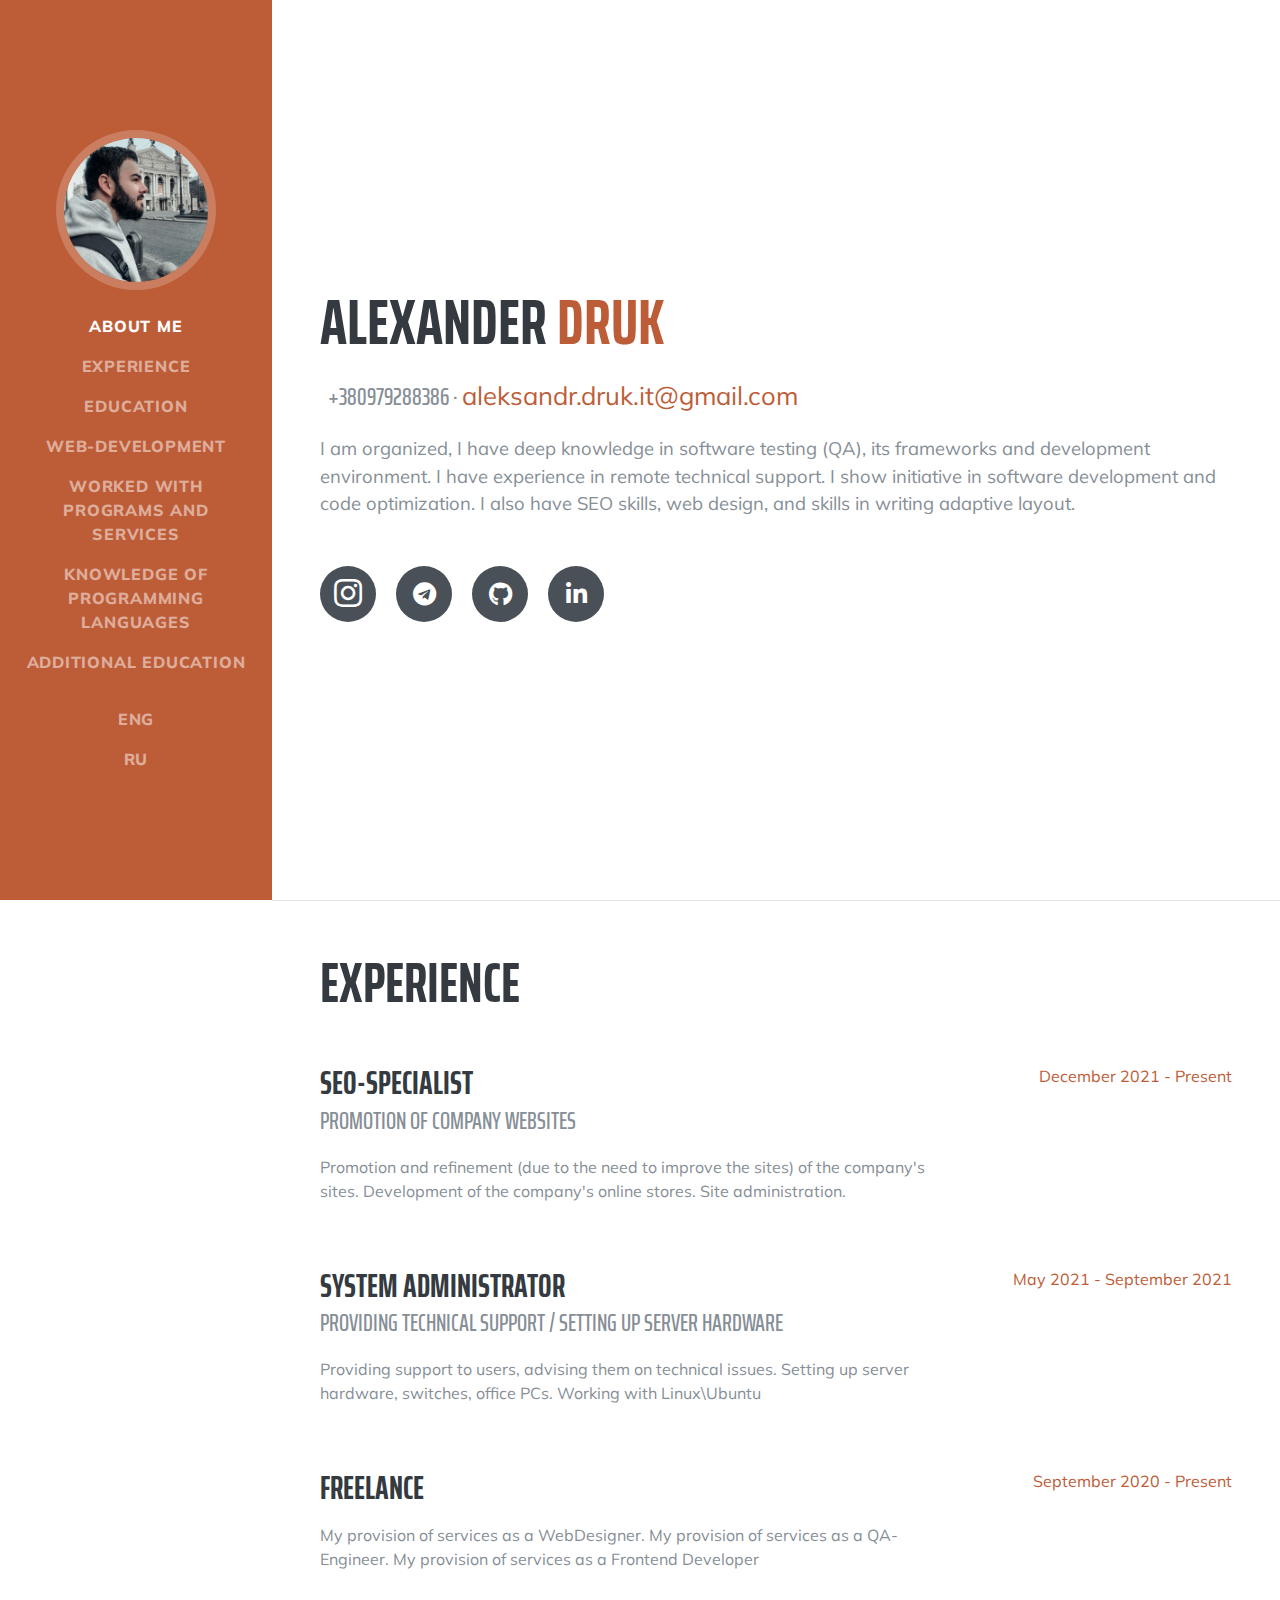
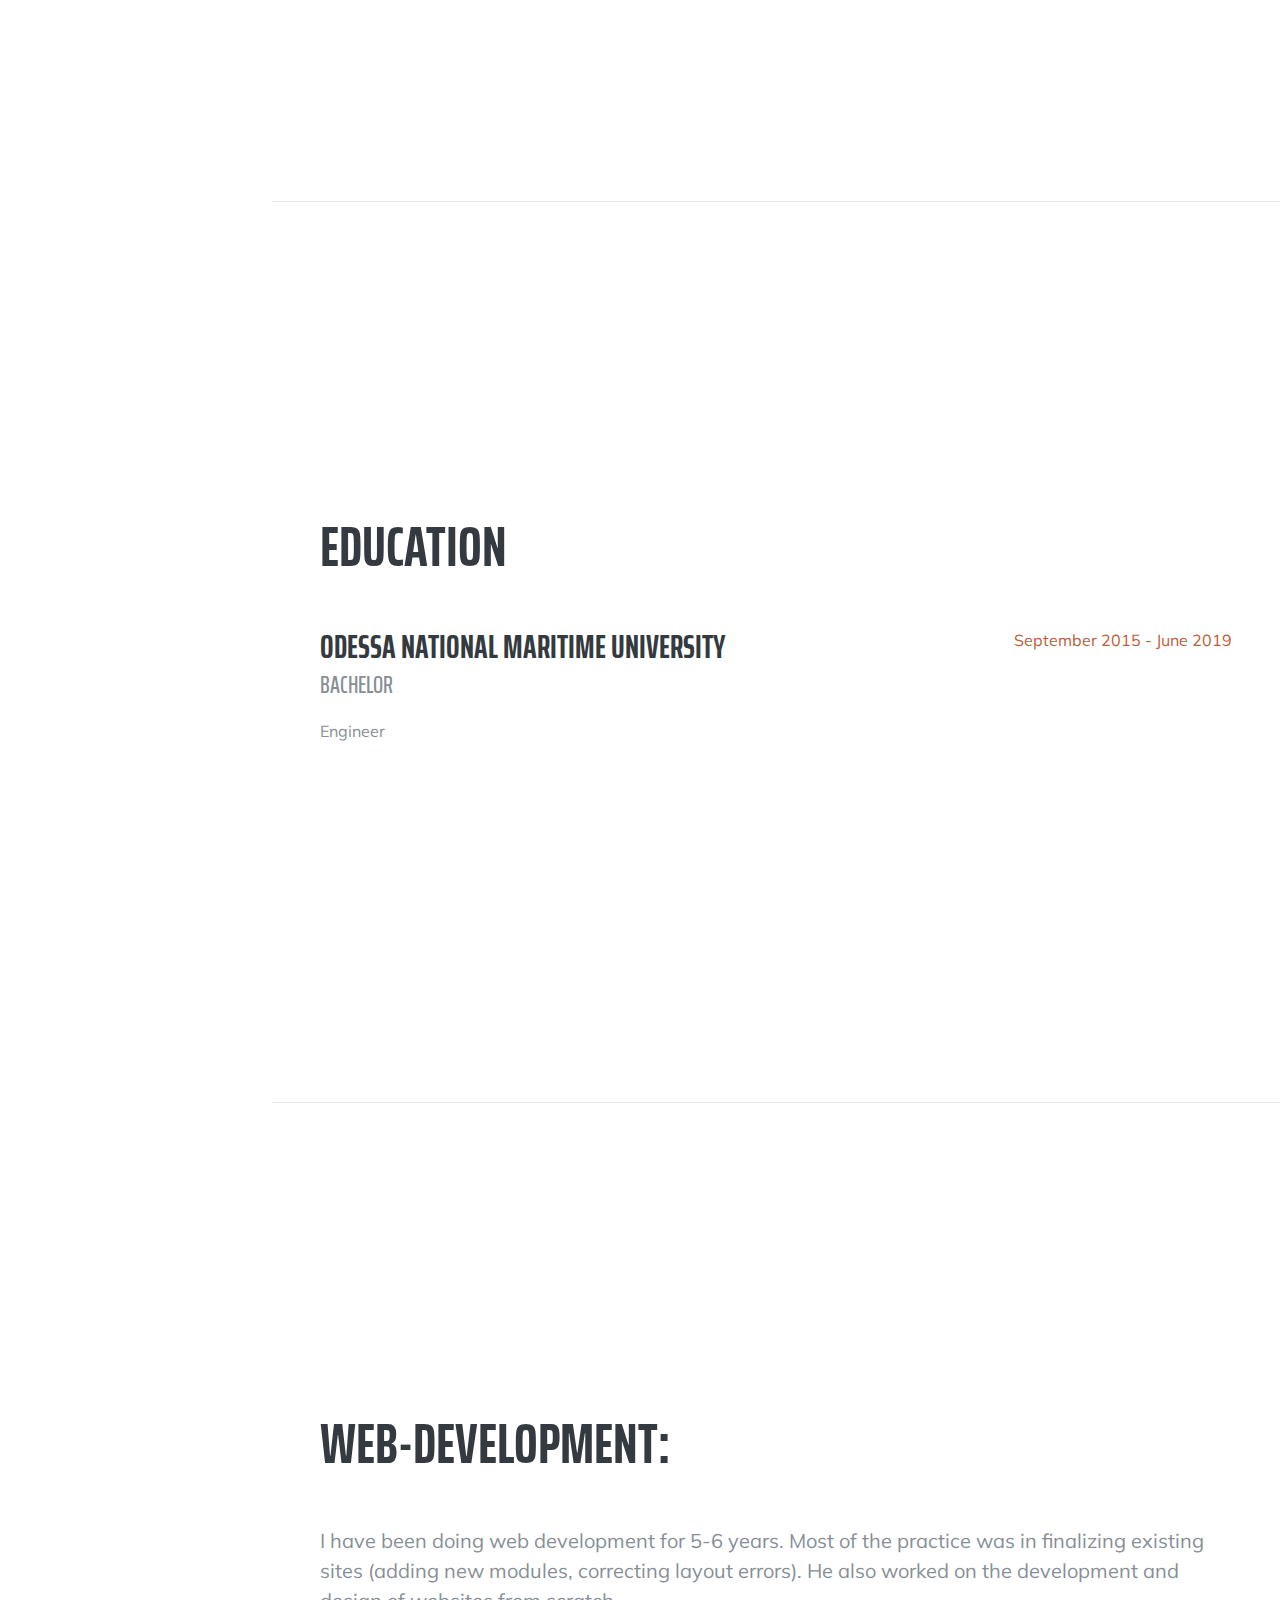
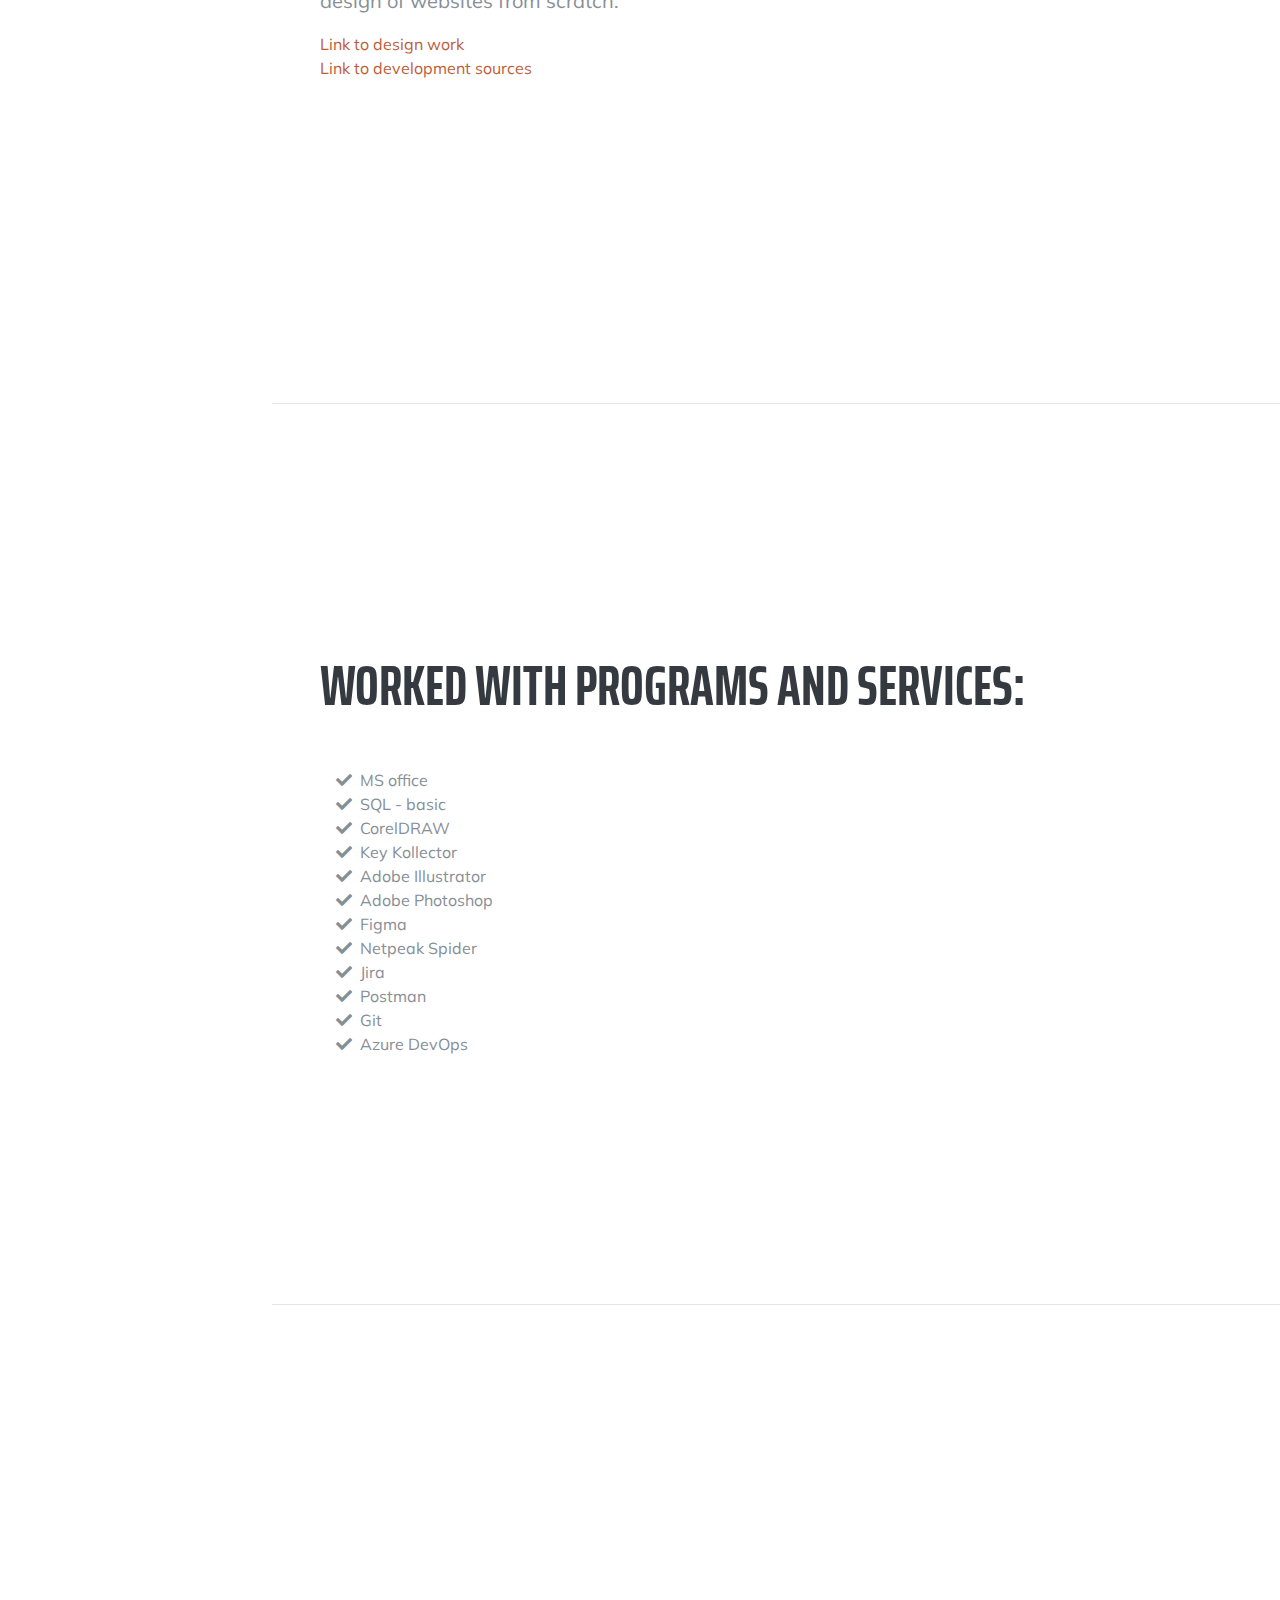
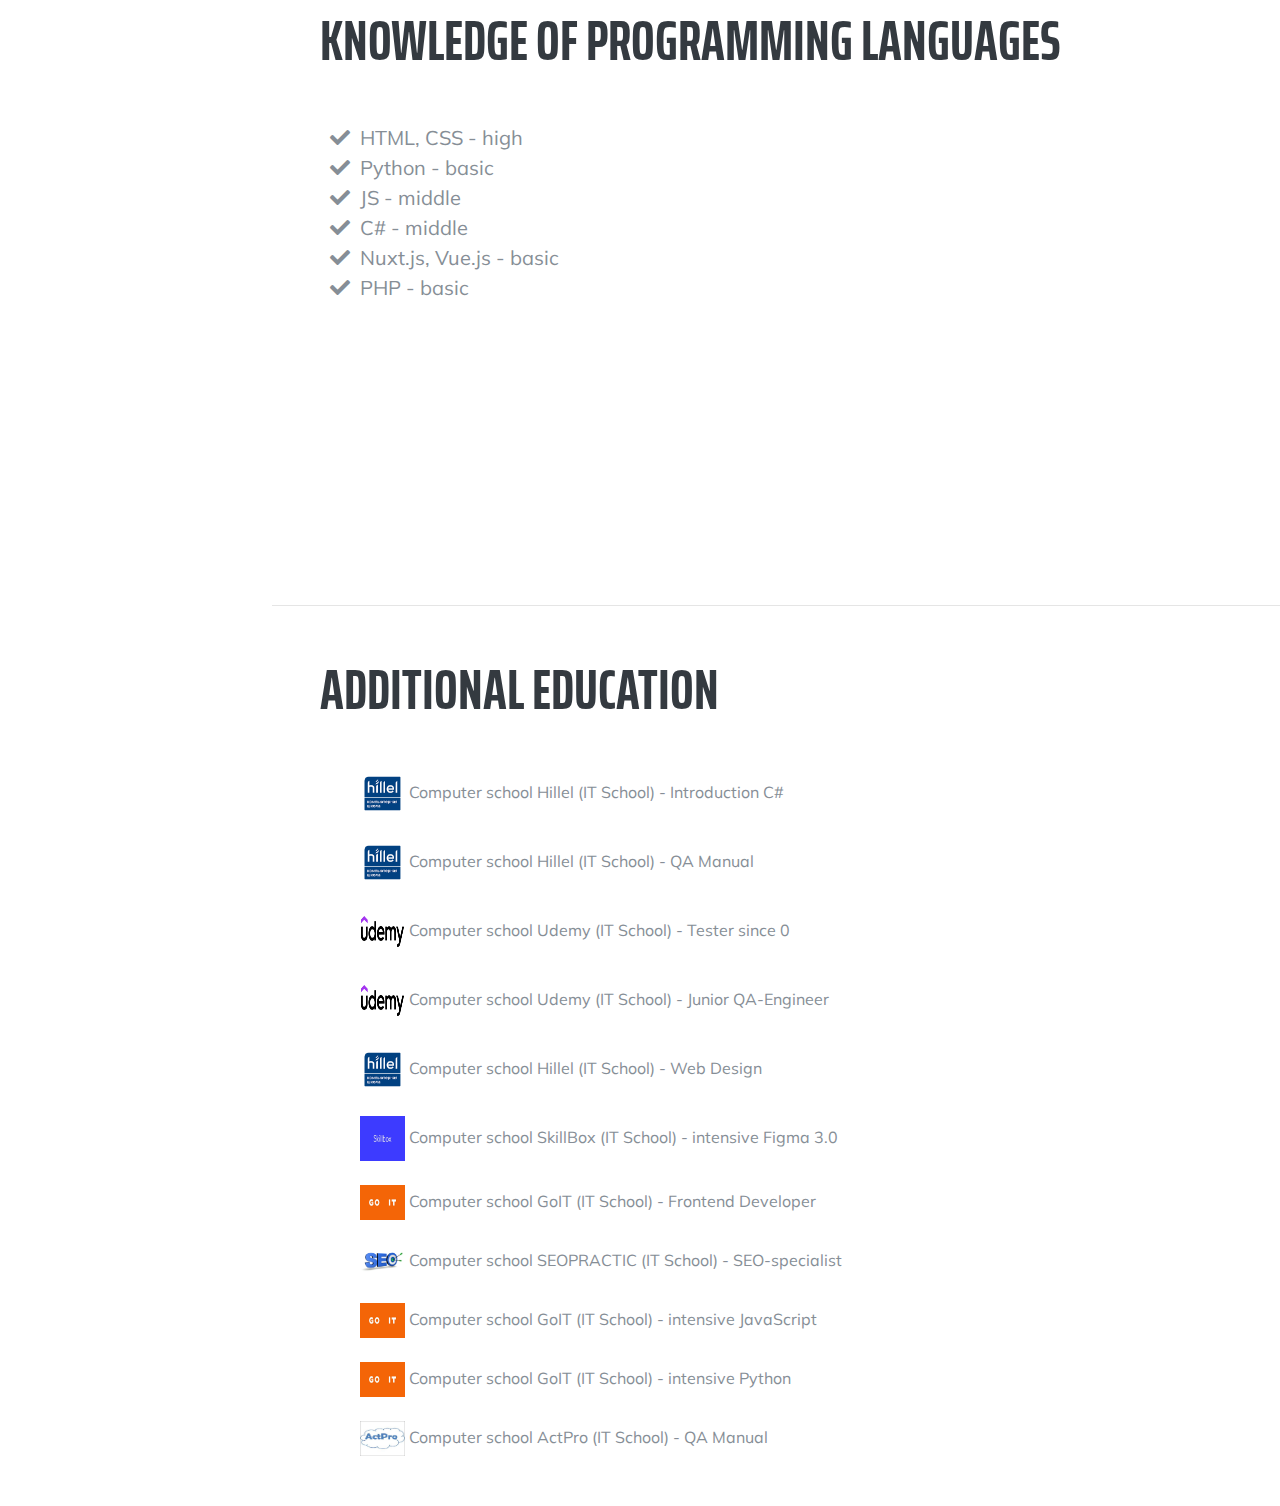
==== commit 7ef82079: "111" ====
--- a/index.html
+++ b/index.html
@@ -67,8 +67,8 @@
           <a class="nav-link js-scroll-trigger" href="#awards">Additional education</a>
         </li>
         <li class="nav-item nav-item-padding">
-          <a class="nav-link js-scroll-trigger" href="./index.html" style="padding-top: 25px;">RU</a>
-          <a class="nav-link js-scroll-trigger" href="./public.html" >ENG</a>
+          <a class="nav-link js-scroll-trigger" href="./index.html" style="padding-top: 25px;">ENG</a>
+          <a class="nav-link js-scroll-trigger" href="./public.html" >RU</a>
         </li>
       </ul>
     </div>
